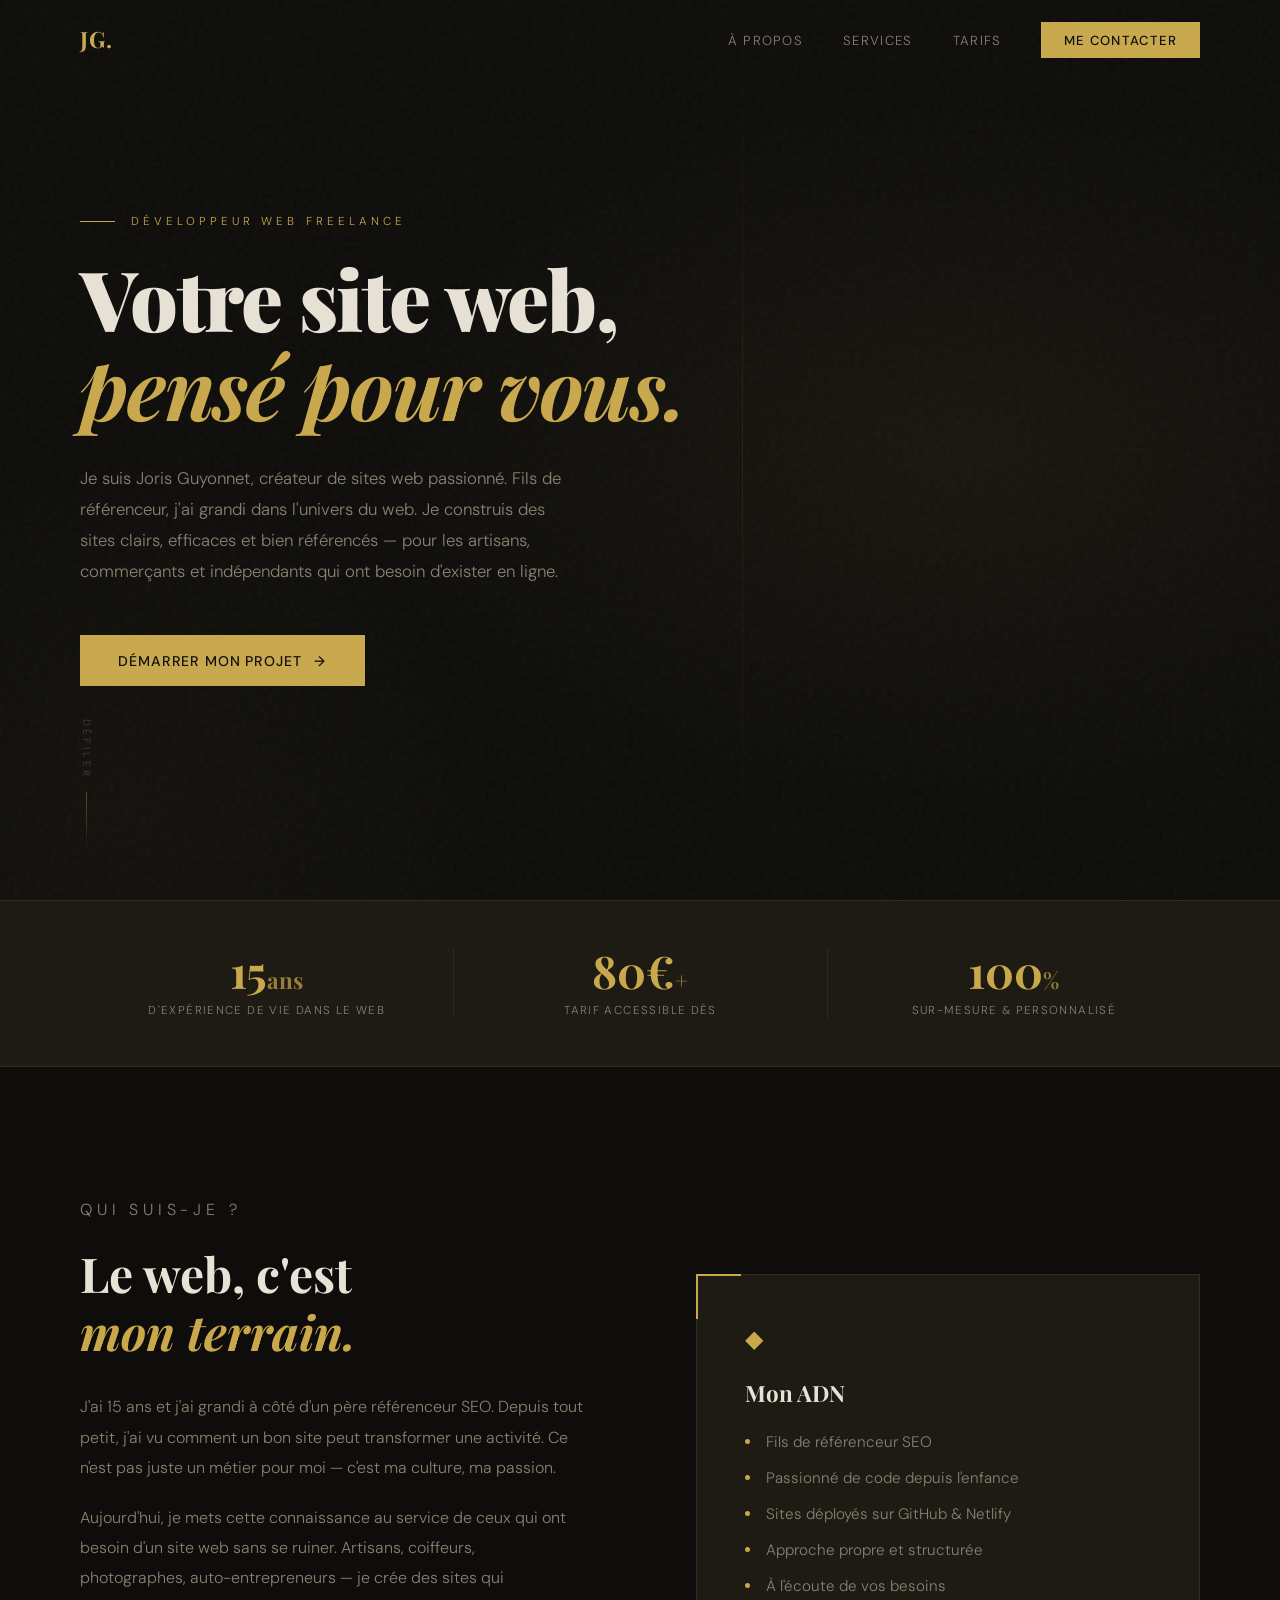
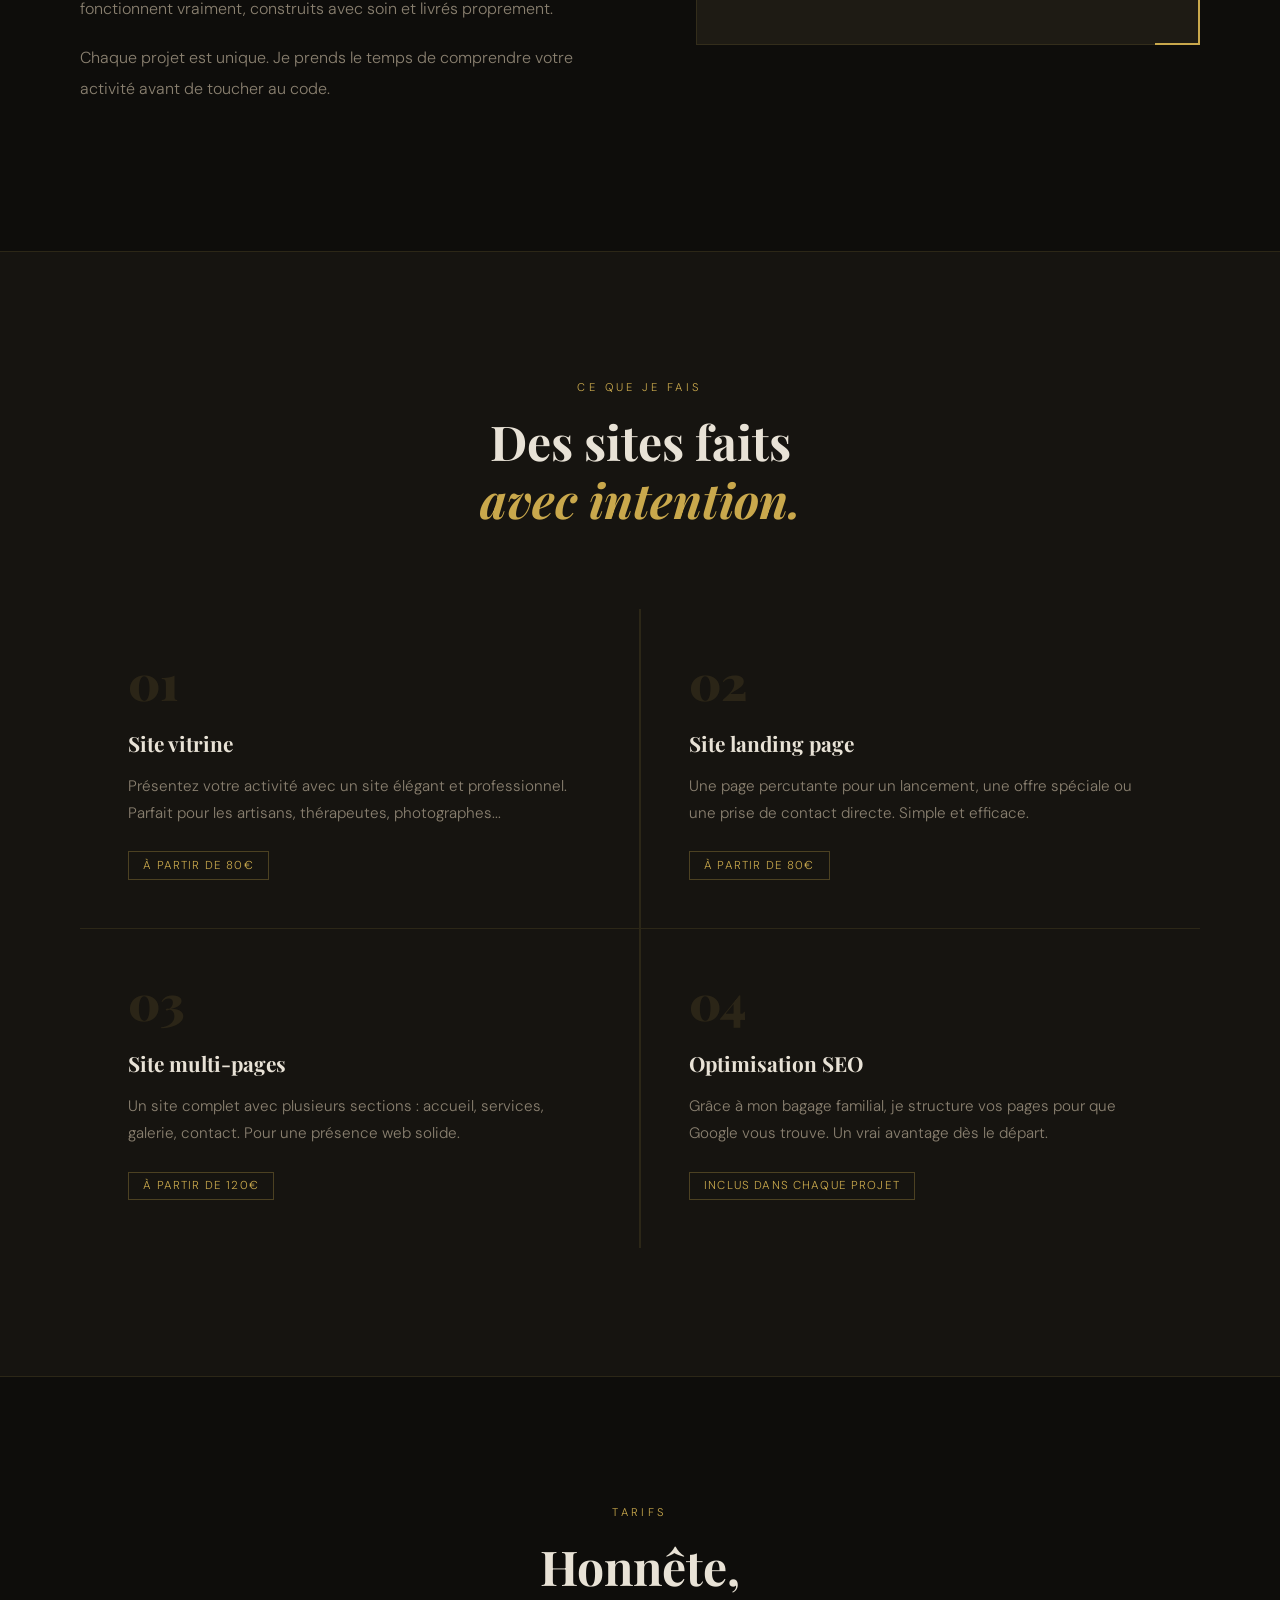
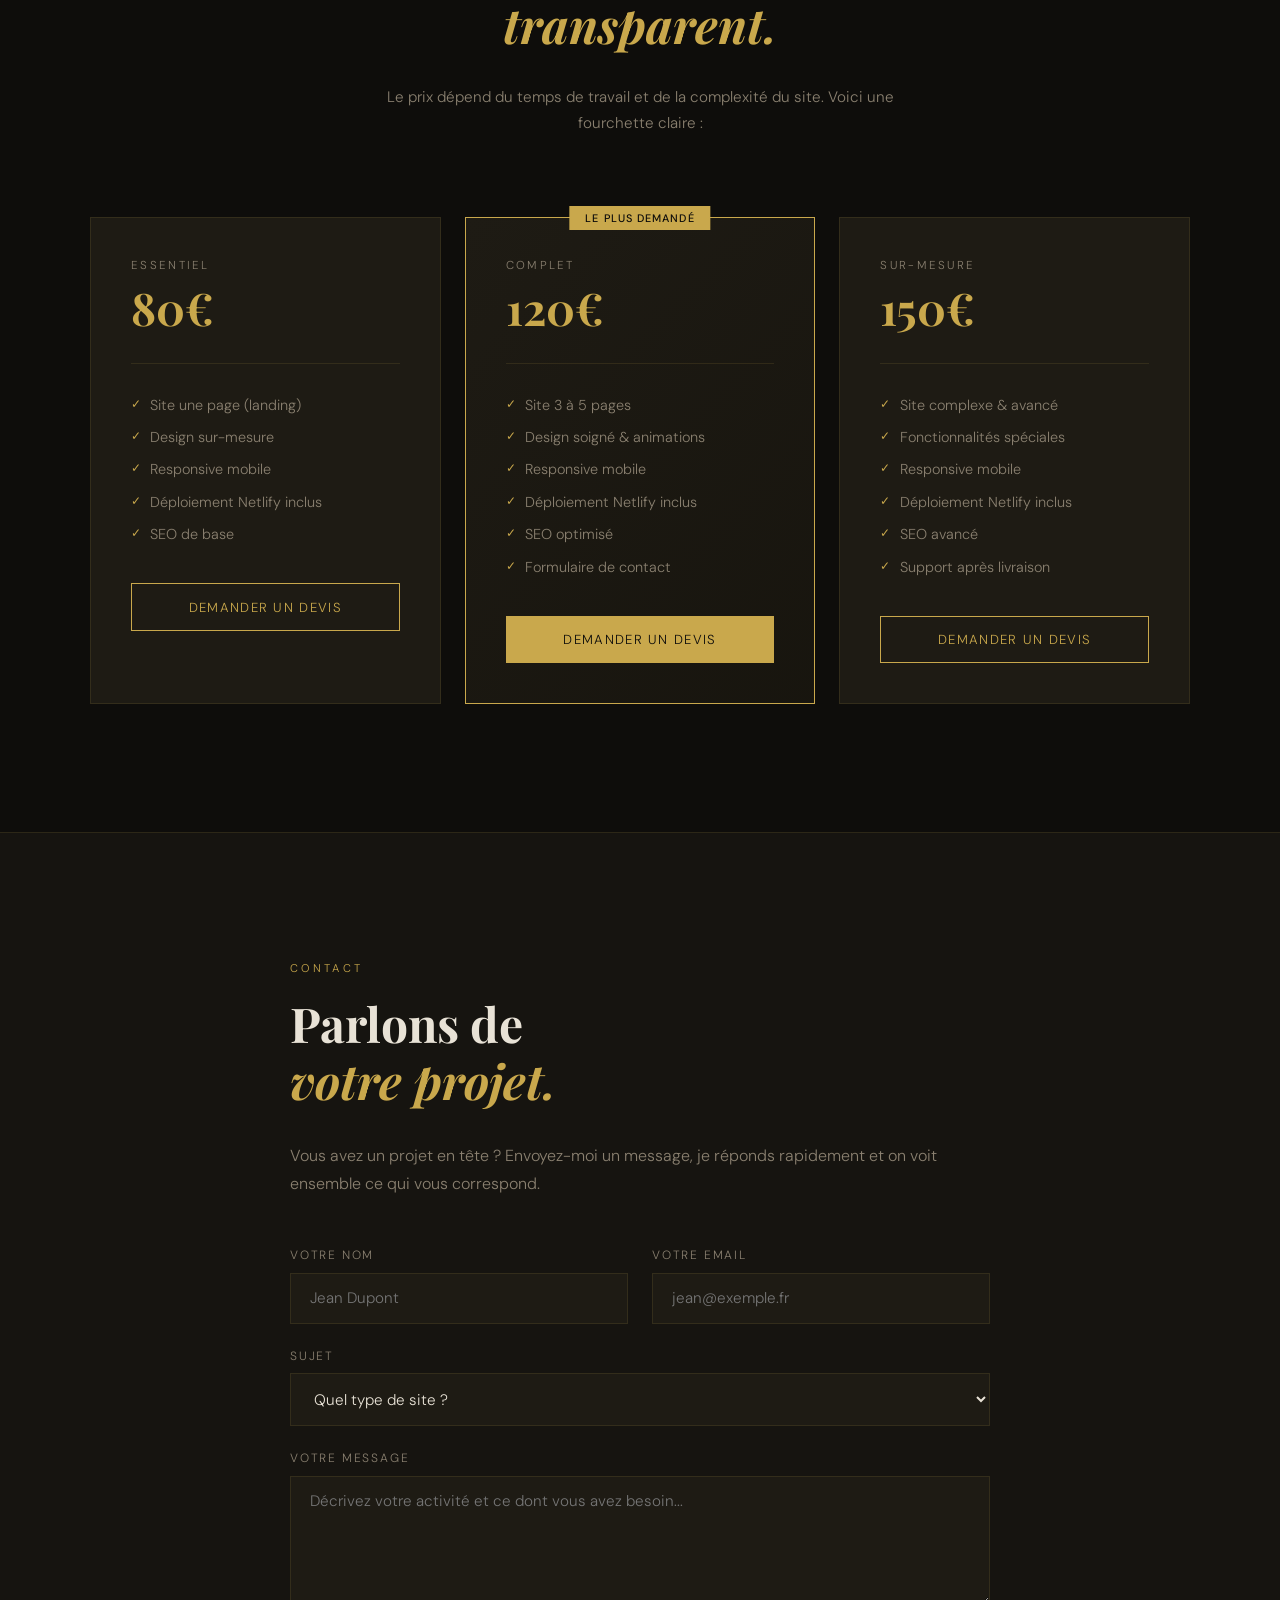
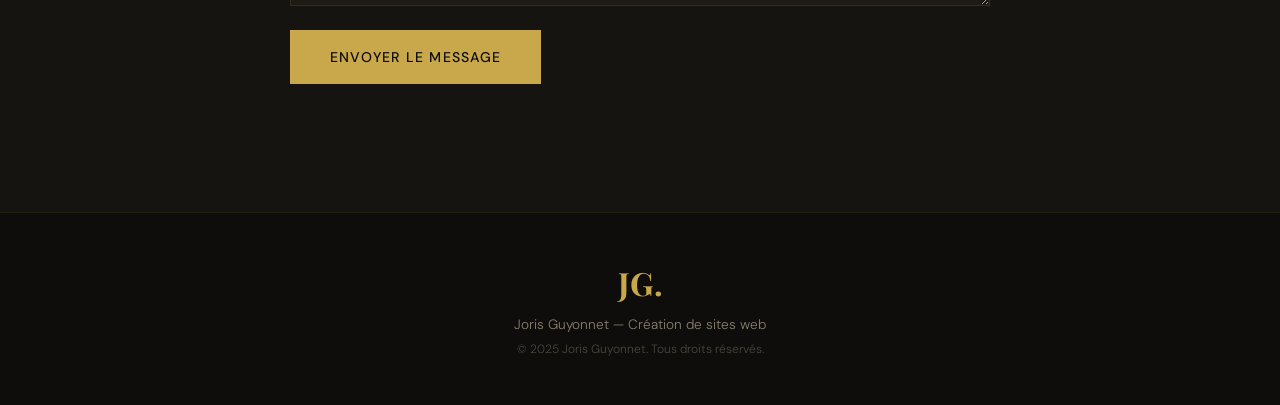
==== index.html @ d87dfc51 "Add files via upload" ====
<!DOCTYPE html>
<html lang="fr">
<head>
  <meta charset="UTF-8" />
  <meta name="viewport" content="width=device-width, initial-scale=1.0"/>
  <meta name="description" content="Joris Guyonnet — Création de sites web sur-mesure à partir de 80€. Fils de référenceur, passionné par le web depuis toujours."/>
  <title>Joris Guyonnet — Création de sites web</title>
  <link rel="preconnect" href="https://fonts.googleapis.com">
  <link href="https://fonts.googleapis.com/css2?family=Playfair+Display:ital,wght@0,700;0,900;1,400&family=DM+Sans:wght@300;400;500&display=swap" rel="stylesheet">
  <link rel="stylesheet" href="css/style.css">
</head>
<body>

  <!-- NAVIGATION -->
  <nav id="navbar">
    <a href="#" class="nav-logo">JG.</a>
    <ul class="nav-links">
      <li><a href="#about">À propos</a></li>
      <li><a href="#services">Services</a></li>
      <li><a href="#tarifs">Tarifs</a></li>
      <li><a href="#contact" class="nav-cta">Me contacter</a></li>
    </ul>
    <button class="burger" id="burger" aria-label="Menu">
      <span></span><span></span><span></span>
    </button>
  </nav>

  <!-- MOBILE MENU -->
  <div class="mobile-menu" id="mobileMenu">
    <ul>
      <li><a href="#about" class="mobile-link">À propos</a></li>
      <li><a href="#services" class="mobile-link">Services</a></li>
      <li><a href="#tarifs" class="mobile-link">Tarifs</a></li>
      <li><a href="#contact" class="mobile-link">Me contacter</a></li>
    </ul>
  </div>

  <!-- HERO -->
  <section class="hero" id="hero">
    <div class="hero-bg"></div>
    <div class="hero-line"></div>
    <div class="hero-content">
      <p class="hero-eyebrow">Développeur web freelance</p>
      <h1 class="hero-title">
        Votre site web,<br>
        <span>pensé pour vous.</span>
      </h1>
      <p class="hero-desc">
        Je suis Joris Guyonnet, créateur de sites web passionné. 
        Fils de référenceur, j'ai grandi dans l'univers du web. 
        Je construis des sites clairs, efficaces et bien référencés — 
        pour les artisans, commerçants et indépendants qui ont besoin 
        d'exister en ligne.
      </p>
      <a href="#contact" class="hero-cta">Démarrer mon projet</a>
    </div>
    <div class="hero-scroll">
      <span>Défiler</span>
      <div class="scroll-line"></div>
    </div>
  </section>

  <!-- STATS STRIP -->
  <div class="stats">
    <div class="stat reveal">
      <div class="stat-number">15<span>ans</span></div>
      <div class="stat-label">D'expérience de vie dans le web</div>
    </div>
    <div class="stat reveal">
      <div class="stat-number">80€<span>+</span></div>
      <div class="stat-label">Tarif accessible dès</div>
    </div>
    <div class="stat reveal">
      <div class="stat-number">100<span>%</span></div>
      <div class="stat-label">Sur-mesure & personnalisé</div>
    </div>
  </div>

  <!-- ABOUT -->
  <section class="about section" id="about">
    <div class="about-text reveal">
      <p class="section-tag">Qui suis-je ?</p>
      <h2 class="section-title">Le web, c'est<br><em>mon terrain.</em></h2>
      <p>
        J'ai 15 ans et j'ai grandi à côté d'un père référenceur SEO. 
        Depuis tout petit, j'ai vu comment un bon site peut transformer 
        une activité. Ce n'est pas juste un métier pour moi — 
        c'est ma culture, ma passion.
      </p>
      <p>
        Aujourd'hui, je mets cette connaissance au service de ceux qui 
        ont besoin d'un site web sans se ruiner. Artisans, coiffeurs, 
        photographes, auto-entrepreneurs — je crée des sites qui fonctionnent 
        vraiment, construits avec soin et livrés proprement.
      </p>
      <p>
        Chaque projet est unique. Je prends le temps de comprendre 
        votre activité avant de toucher au code.
      </p>
    </div>
    <div class="about-visual reveal">
      <div class="about-card">
        <div class="card-icon">&#9670;</div>
        <h3>Mon ADN</h3>
        <ul class="about-list">
          <li><span class="dot"></span>Fils de référenceur SEO</li>
          <li><span class="dot"></span>Passionné de code depuis l'enfance</li>
          <li><span class="dot"></span>Sites déployés sur GitHub & Netlify</li>
          <li><span class="dot"></span>Approche propre et structurée</li>
          <li><span class="dot"></span>À l'écoute de vos besoins</li>
        </ul>
      </div>
    </div>
  </section>

  <!-- SERVICES -->
  <section class="services section" id="services">
    <div class="services-header reveal">
      <p class="section-tag">Ce que je fais</p>
      <h2 class="section-title">Des sites faits<br><em>avec intention.</em></h2>
    </div>
    <div class="services-grid">
      <div class="service-card reveal">
        <div class="service-num">01</div>
        <h3>Site vitrine</h3>
        <p>Présentez votre activité avec un site élégant et professionnel. Parfait pour les artisans, thérapeutes, photographes...</p>
        <div class="service-tag">À partir de 80€</div>
      </div>
      <div class="service-card reveal">
        <div class="service-num">02</div>
        <h3>Site landing page</h3>
        <p>Une page percutante pour un lancement, une offre spéciale ou une prise de contact directe. Simple et efficace.</p>
        <div class="service-tag">À partir de 80€</div>
      </div>
      <div class="service-card reveal">
        <div class="service-num">03</div>
        <h3>Site multi-pages</h3>
        <p>Un site complet avec plusieurs sections : accueil, services, galerie, contact. Pour une présence web solide.</p>
        <div class="service-tag">À partir de 120€</div>
      </div>
      <div class="service-card reveal">
        <div class="service-num">04</div>
        <h3>Optimisation SEO</h3>
        <p>Grâce à mon bagage familial, je structure vos pages pour que Google vous trouve. Un vrai avantage dès le départ.</p>
        <div class="service-tag">Inclus dans chaque projet</div>
      </div>
    </div>
  </section>

  <!-- TARIFS -->
  <section class="tarifs section" id="tarifs">
    <div class="tarifs-header reveal">
      <p class="section-tag">Tarifs</p>
      <h2 class="section-title">Honnête,<br><em>transparent.</em></h2>
      <p class="tarifs-sub">Le prix dépend du temps de travail et de la complexité du site. Voici une fourchette claire :</p>
    </div>
    <div class="tarifs-grid">
      <div class="tarif-card reveal">
        <div class="tarif-header">
          <span class="tarif-label">Essentiel</span>
          <div class="tarif-price">80€</div>
        </div>
        <ul class="tarif-list">
          <li>Site une page (landing)</li>
          <li>Design sur-mesure</li>
          <li>Responsive mobile</li>
          <li>Déploiement Netlify inclus</li>
          <li>SEO de base</li>
        </ul>
        <a href="#contact" class="tarif-btn">Demander un devis</a>
      </div>
      <div class="tarif-card featured reveal">
        <div class="tarif-badge">Le plus demandé</div>
        <div class="tarif-header">
          <span class="tarif-label">Complet</span>
          <div class="tarif-price">120€</div>
        </div>
        <ul class="tarif-list">
          <li>Site 3 à 5 pages</li>
          <li>Design soigné & animations</li>
          <li>Responsive mobile</li>
          <li>Déploiement Netlify inclus</li>
          <li>SEO optimisé</li>
          <li>Formulaire de contact</li>
        </ul>
        <a href="#contact" class="tarif-btn">Demander un devis</a>
      </div>
      <div class="tarif-card reveal">
        <div class="tarif-header">
          <span class="tarif-label">Sur-mesure</span>
          <div class="tarif-price">150€</div>
        </div>
        <ul class="tarif-list">
          <li>Site complexe & avancé</li>
          <li>Fonctionnalités spéciales</li>
          <li>Responsive mobile</li>
          <li>Déploiement Netlify inclus</li>
          <li>SEO avancé</li>
          <li>Support après livraison</li>
        </ul>
        <a href="#contact" class="tarif-btn">Demander un devis</a>
      </div>
    </div>
  </section>

  <!-- CONTACT -->
  <section class="contact section" id="contact">
    <div class="contact-inner reveal">
      <p class="section-tag">Contact</p>
      <h2 class="section-title">Parlons de<br><em>votre projet.</em></h2>
      <p class="contact-desc">
        Vous avez un projet en tête ? Envoyez-moi un message, 
        je réponds rapidement et on voit ensemble ce qui vous correspond.
      </p>
      <form class="contact-form" id="contactForm">
        <div class="form-row">
          <div class="form-group">
            <label for="name">Votre nom</label>
            <input type="text" id="name" placeholder="Jean Dupont" required />
          </div>
          <div class="form-group">
            <label for="email">Votre email</label>
            <input type="email" id="email" placeholder="jean@exemple.fr" required />
          </div>
        </div>
        <div class="form-group">
          <label for="subject">Sujet</label>
          <select id="subject">
            <option value="">Quel type de site ?</option>
            <option value="vitrine">Site vitrine</option>
            <option value="landing">Landing page</option>
            <option value="multi">Site multi-pages</option>
            <option value="autre">Autre / Je ne sais pas encore</option>
          </select>
        </div>
        <div class="form-group">
          <label for="message">Votre message</label>
          <textarea id="message" rows="5" placeholder="Décrivez votre activité et ce dont vous avez besoin..."></textarea>
        </div>
        <button type="submit" class="form-submit">Envoyer le message</button>
      </form>
    </div>
  </section>

  <!-- FOOTER -->
  <footer class="footer">
    <div class="footer-inner">
      <div class="footer-logo">JG.</div>
      <p class="footer-text">Joris Guyonnet — Création de sites web</p>
      <p class="footer-copy">&copy; 2025 Joris Guyonnet. Tous droits réservés.</p>
    </div>
  </footer>

  <script src="js/main.js"></script>
</body>
</html>
---- css/style.css ----
/* ============================================
   JORIS GUYONNET — SITE VITRINE
   style.css
   ============================================ */

*, *::before, *::after { box-sizing: border-box; margin: 0; padding: 0; }

:root {
  --gold: #c9a84c;
  --gold-light: #e8c97a;
  --dark: #0e0d0b;
  --dark2: #161410;
  --dark3: #1e1b14;
  --text: #e8e2d6;
  --muted: #8a8070;
  --border: rgba(201, 168, 76, 0.12);
}

html { scroll-behavior: smooth; }

body {
  background: var(--dark);
  color: var(--text);
  font-family: 'DM Sans', sans-serif;
  font-weight: 300;
  overflow-x: hidden;
}

/* GRAIN OVERLAY */
body::after {
  content: '';
  position: fixed;
  inset: 0;
  background-image: url("data:image/svg+xml,%3Csvg viewBox='0 0 200 200' xmlns='http://www.w3.org/2000/svg'%3E%3Cfilter id='n'%3E%3CfeTurbulence type='fractalNoise' baseFrequency='0.85' numOctaves='4' stitchTiles='stitch'/%3E%3C/filter%3E%3Crect width='100%25' height='100%25' filter='url(%23n)' opacity='0.035'/%3E%3C/svg%3E");
  pointer-events: none;
  z-index: 9999;
}

/* ============ NAVIGATION ============ */

nav {
  position: fixed;
  top: 0; left: 0; right: 0;
  z-index: 100;
  display: flex;
  justify-content: space-between;
  align-items: center;
  padding: 1.5rem 5rem;
  transition: background 0.4s, padding 0.4s;
}

nav.scrolled {
  background: rgba(14, 13, 11, 0.97);
  backdrop-filter: blur(10px);
  padding: 1rem 5rem;
  border-bottom: 1px solid var(--border);
}

.nav-logo {
  font-family: 'Playfair Display', serif;
  font-size: 1.4rem;
  font-weight: 700;
  color: var(--gold);
  text-decoration: none;
  letter-spacing: 0.05em;
}

.nav-links {
  display: flex;
  align-items: center;
  gap: 2.5rem;
  list-style: none;
}

.nav-links a {
  color: var(--muted);
  text-decoration: none;
  font-size: 0.82rem;
  letter-spacing: 0.1em;
  text-transform: uppercase;
  transition: color 0.3s;
}

.nav-links a:hover { color: var(--text); }

.nav-cta {
  background: var(--gold) !important;
  color: var(--dark) !important;
  padding: 0.6rem 1.4rem !important;
  font-weight: 500 !important;
  transition: background 0.3s, transform 0.3s !important;
}

.nav-cta:hover {
  background: var(--gold-light) !important;
  transform: translateY(-1px);
}

.burger {
  display: none;
  flex-direction: column;
  gap: 5px;
  background: none;
  border: none;
  cursor: pointer;
  padding: 4px;
}

.burger span {
  display: block;
  width: 24px;
  height: 1.5px;
  background: var(--text);
  transition: all 0.3s;
}

/* MOBILE MENU */
.mobile-menu {
  position: fixed;
  top: 0; right: -100%;
  width: 280px; height: 100vh;
  background: var(--dark3);
  border-left: 1px solid var(--border);
  z-index: 200;
  display: flex;
  align-items: center;
  justify-content: center;
  transition: right 0.4s cubic-bezier(0.77, 0, 0.175, 1);
}

.mobile-menu.open { right: 0; }

.mobile-menu ul {
  list-style: none;
  text-align: center;
  display: flex;
  flex-direction: column;
  gap: 2rem;
}

.mobile-menu a {
  font-family: 'Playfair Display', serif;
  font-size: 1.6rem;
  color: var(--text);
  text-decoration: none;
  transition: color 0.3s;
}

.mobile-menu a:hover { color: var(--gold); }

/* ============ HERO ============ */

.hero {
  min-height: 100vh;
  display: flex;
  align-items: center;
  padding: 0 5rem;
  position: relative;
  overflow: hidden;
}

.hero-bg {
  position: absolute;
  inset: 0;
  background:
    radial-gradient(ellipse 70% 60% at 75% 50%, rgba(201,168,76,0.06) 0%, transparent 65%),
    radial-gradient(ellipse 50% 70% at 10% 90%, rgba(201,168,76,0.03) 0%, transparent 55%);
}

.hero-line {
  position: absolute;
  top: 0; bottom: 0;
  left: 58%;
  width: 1px;
  background: linear-gradient(to bottom, transparent 0%, var(--gold) 50%, transparent 100%);
  opacity: 0.1;
}

.hero-content {
  position: relative;
  max-width: 680px;
  animation: fadeUp 1s ease 0.2s both;
}

.hero-eyebrow {
  font-size: 0.72rem;
  letter-spacing: 0.35em;
  text-transform: uppercase;
  color: var(--gold);
  margin-bottom: 1.5rem;
  display: flex;
  align-items: center;
  gap: 1rem;
}

.hero-eyebrow::before {
  content: '';
  width: 35px;
  height: 1px;
  background: var(--gold);
  flex-shrink: 0;
}

.hero-title {
  font-family: 'Playfair Display', serif;
  font-size: clamp(2.8rem, 6.5vw, 5.2rem);
  font-weight: 900;
  line-height: 1.07;
  letter-spacing: -0.02em;
  margin-bottom: 2rem;
}

.hero-title span {
  display: block;
  color: var(--gold);
  font-style: italic;
  font-weight: 700;
}

.hero-desc {
  font-size: 1.05rem;
  color: var(--muted);
  line-height: 1.85;
  max-width: 500px;
  margin-bottom: 3rem;
}

.hero-cta {
  display: inline-flex;
  align-items: center;
  gap: 0.8rem;
  background: var(--gold);
  color: var(--dark);
  padding: 1.05rem 2.4rem;
  font-family: 'DM Sans', sans-serif;
  font-weight: 500;
  font-size: 0.88rem;
  letter-spacing: 0.06em;
  text-transform: uppercase;
  text-decoration: none;
  transition: all 0.3s;
}

.hero-cta::after { content: '→'; transition: transform 0.3s; }

.hero-cta:hover {
  background: var(--gold-light);
  transform: translateY(-3px);
  box-shadow: 0 15px 40px rgba(201,168,76,0.2);
}

.hero-cta:hover::after { transform: translateX(5px); }

.hero-scroll {
  position: absolute;
  bottom: 3rem;
  left: 5rem;
  display: flex;
  flex-direction: column;
  align-items: center;
  gap: 0.8rem;
  opacity: 0.4;
}

.hero-scroll span {
  font-size: 0.65rem;
  letter-spacing: 0.3em;
  text-transform: uppercase;
  color: var(--muted);
  writing-mode: vertical-rl;
}

.scroll-line {
  width: 1px;
  height: 60px;
  background: linear-gradient(to bottom, var(--gold), transparent);
  animation: scrollPulse 2s ease infinite;
}

@keyframes scrollPulse {
  0%, 100% { opacity: 0.3; transform: scaleY(1); }
  50% { opacity: 1; transform: scaleY(0.7); }
}

/* ============ STATS ============ */

.stats {
  background: var(--dark3);
  border-top: 1px solid var(--border);
  border-bottom: 1px solid var(--border);
  padding: 3rem 5rem;
  display: grid;
  grid-template-columns: repeat(3, 1fr);
}

.stat {
  text-align: center;
  padding: 0 2rem;
}

.stat + .stat {
  border-left: 1px solid var(--border);
}

.stat-number {
  font-family: 'Playfair Display', serif;
  font-size: 2.8rem;
  font-weight: 700;
  color: var(--gold);
  line-height: 1;
}

.stat-number span {
  font-size: 1.4rem;
  opacity: 0.7;
}

.stat-label {
  font-size: 0.72rem;
  letter-spacing: 0.12em;
  text-transform: uppercase;
  color: var(--muted);
  margin-top: 0.6rem;
}

/* ============ SECTION COMMUNE ============ */

.section { padding: 8rem 5rem; }

.section-tag {
  font-size: 0.7rem;
  letter-spacing: 0.3em;
  text-transform: uppercase;
  color: var(--gold);
  margin-bottom: 1.2rem;
}

.section-title {
  font-family: 'Playfair Display', serif;
  font-size: clamp(2rem, 4vw, 3rem);
  font-weight: 700;
  line-height: 1.2;
  margin-bottom: 2rem;
}

.section-title em {
  font-style: italic;
  color: var(--gold);
}

/* ============ ABOUT ============ */

.about {
  display: grid;
  grid-template-columns: 1fr 1fr;
  gap: 7rem;
  align-items: center;
}

.about-text p {
  font-size: 1rem;
  color: var(--muted);
  line-height: 1.9;
  margin-bottom: 1.2rem;
}

.about-card {
  background: var(--dark3);
  border: 1px solid var(--border);
  padding: 3rem;
  position: relative;
}

.about-card::before {
  content: '';
  position: absolute;
  top: -1px; left: -1px;
  width: 45px; height: 45px;
  border-top: 2px solid var(--gold);
  border-left: 2px solid var(--gold);
}

.about-card::after {
  content: '';
  position: absolute;
  bottom: -1px; right: -1px;
  width: 45px; height: 45px;
  border-bottom: 2px solid var(--gold);
  border-right: 2px solid var(--gold);
}

.card-icon {
  font-size: 1.5rem;
  color: var(--gold);
  margin-bottom: 1.5rem;
}

.about-card h3 {
  font-family: 'Playfair Display', serif;
  font-size: 1.4rem;
  margin-bottom: 1.5rem;
}

.about-list {
  list-style: none;
  display: flex;
  flex-direction: column;
  gap: 1rem;
}

.about-list li {
  display: flex;
  align-items: center;
  gap: 1rem;
  font-size: 0.95rem;
  color: var(--muted);
}

.dot {
  width: 5px;
  height: 5px;
  background: var(--gold);
  border-radius: 50%;
  flex-shrink: 0;
}

/* ============ SERVICES ============ */

.services {
  background: var(--dark2);
  border-top: 1px solid var(--border);
  border-bottom: 1px solid var(--border);
}

.services-header {
  text-align: center;
  max-width: 500px;
  margin: 0 auto 5rem;
}

.services-grid {
  display: grid;
  grid-template-columns: repeat(2, 1fr);
  gap: 1.5px;
  background: var(--border);
}

.service-card {
  background: var(--dark2);
  padding: 3rem;
  transition: background 0.3s;
}

.service-card:hover { background: var(--dark3); }

.service-num {
  font-family: 'Playfair Display', serif;
  font-size: 3rem;
  font-weight: 900;
  color: var(--border);
  line-height: 1;
  margin-bottom: 1.5rem;
  transition: color 0.3s;
}

.service-card:hover .service-num { color: rgba(201,168,76,0.2); }

.service-card h3 {
  font-family: 'Playfair Display', serif;
  font-size: 1.3rem;
  margin-bottom: 1rem;
}

.service-card p {
  font-size: 0.95rem;
  color: var(--muted);
  line-height: 1.8;
  margin-bottom: 1.5rem;
}

.service-tag {
  font-size: 0.72rem;
  letter-spacing: 0.1em;
  text-transform: uppercase;
  color: var(--gold);
  border: 1px solid rgba(201,168,76,0.3);
  display: inline-block;
  padding: 0.35rem 0.9rem;
}

/* ============ TARIFS ============ */

.tarifs-header {
  text-align: center;
  max-width: 560px;
  margin: 0 auto 5rem;
}

.tarifs-sub {
  font-size: 0.95rem;
  color: var(--muted);
  line-height: 1.7;
}

.tarifs-grid {
  display: grid;
  grid-template-columns: repeat(3, 1fr);
  gap: 1.5rem;
  max-width: 1100px;
  margin: 0 auto;
}

.tarif-card {
  background: var(--dark3);
  border: 1px solid var(--border);
  padding: 2.5rem;
  position: relative;
  transition: transform 0.3s, border-color 0.3s;
}

.tarif-card:hover {
  transform: translateY(-6px);
  border-color: rgba(201,168,76,0.3);
}

.tarif-card.featured {
  border-color: var(--gold);
  background: linear-gradient(135deg, var(--dark3) 0%, rgba(201,168,76,0.05) 100%);
}

.tarif-badge {
  position: absolute;
  top: -12px;
  left: 50%;
  transform: translateX(-50%);
  background: var(--gold);
  color: var(--dark);
  font-size: 0.68rem;
  font-weight: 500;
  letter-spacing: 0.1em;
  text-transform: uppercase;
  padding: 0.3rem 1rem;
  white-space: nowrap;
}

.tarif-header {
  margin-bottom: 2rem;
  padding-bottom: 2rem;
  border-bottom: 1px solid var(--border);
}

.tarif-label {
  font-size: 0.72rem;
  letter-spacing: 0.2em;
  text-transform: uppercase;
  color: var(--muted);
  display: block;
  margin-bottom: 0.8rem;
}

.tarif-price {
  font-family: 'Playfair Display', serif;
  font-size: 2.8rem;
  font-weight: 700;
  color: var(--gold);
  line-height: 1;
}

.tarif-list {
  list-style: none;
  display: flex;
  flex-direction: column;
  gap: 0.9rem;
  margin-bottom: 2.5rem;
}

.tarif-list li {
  font-size: 0.9rem;
  color: var(--muted);
  padding-left: 1.2rem;
  position: relative;
}

.tarif-list li::before {
  content: '✓';
  position: absolute;
  left: 0;
  color: var(--gold);
  font-size: 0.75rem;
}

.tarif-btn {
  display: block;
  text-align: center;
  padding: 0.9rem;
  border: 1px solid var(--gold);
  color: var(--gold);
  text-decoration: none;
  font-size: 0.82rem;
  letter-spacing: 0.1em;
  text-transform: uppercase;
  transition: all 0.3s;
}

.tarif-btn:hover,
.tarif-card.featured .tarif-btn {
  background: var(--gold);
  color: var(--dark);
}

/* ============ CONTACT ============ */

.contact {
  background: var(--dark2);
  border-top: 1px solid var(--border);
}

.contact-inner {
  max-width: 700px;
  margin: 0 auto;
}

.contact-desc {
  font-size: 1rem;
  color: var(--muted);
  line-height: 1.8;
  margin-bottom: 3rem;
}

.contact-form {
  display: flex;
  flex-direction: column;
  gap: 1.5rem;
}

.form-row {
  display: grid;
  grid-template-columns: 1fr 1fr;
  gap: 1.5rem;
}

.form-group {
  display: flex;
  flex-direction: column;
  gap: 0.6rem;
}

.form-group label {
  font-size: 0.75rem;
  letter-spacing: 0.15em;
  text-transform: uppercase;
  color: var(--muted);
}

.form-group input,
.form-group select,
.form-group textarea {
  background: var(--dark3);
  border: 1px solid var(--border);
  color: var(--text);
  padding: 0.9rem 1.2rem;
  font-family: 'DM Sans', sans-serif;
  font-size: 0.95rem;
  font-weight: 300;
  transition: border-color 0.3s;
  outline: none;
  resize: vertical;
}

.form-group input:focus,
.form-group select:focus,
.form-group textarea:focus {
  border-color: var(--gold);
}

.form-group select option { background: var(--dark3); }

.form-submit {
  background: var(--gold);
  color: var(--dark);
  border: none;
  padding: 1.1rem 2.5rem;
  font-family: 'DM Sans', sans-serif;
  font-size: 0.88rem;
  font-weight: 500;
  letter-spacing: 0.08em;
  text-transform: uppercase;
  cursor: pointer;
  align-self: flex-start;
  transition: all 0.3s;
}

.form-submit:hover {
  background: var(--gold-light);
  transform: translateY(-2px);
  box-shadow: 0 10px 30px rgba(201,168,76,0.2);
}

/* ============ FOOTER ============ */

.footer {
  padding: 3rem 5rem;
  border-top: 1px solid var(--border);
  text-align: center;
}

.footer-logo {
  font-family: 'Playfair Display', serif;
  font-size: 2rem;
  font-weight: 700;
  color: var(--gold);
  margin-bottom: 0.8rem;
}

.footer-text {
  font-size: 0.85rem;
  color: var(--muted);
  margin-bottom: 0.5rem;
}

.footer-copy {
  font-size: 0.75rem;
  color: rgba(138,128,112,0.5);
}

/* ============ ANIMATIONS ============ */

@keyframes fadeUp {
  from { opacity: 0; transform: translateY(28px); }
  to { opacity: 1; transform: translateY(0); }
}

.reveal {
  opacity: 0;
  transform: translateY(24px);
  transition: opacity 0.7s ease, transform 0.7s ease;
}

.reveal.visible {
  opacity: 1;
  transform: translateY(0);
}

/* ============ RESPONSIVE ============ */

@media (max-width: 1024px) {
  nav, .hero, .stats, .section, .footer {
    padding-left: 3rem;
    padding-right: 3rem;
  }

  nav.scrolled { padding-left: 3rem; padding-right: 3rem; }

  .about { grid-template-columns: 1fr; gap: 4rem; }
  .tarifs-grid { grid-template-columns: 1fr; max-width: 400px; }
}

@media (max-width: 768px) {
  nav { padding: 1.2rem 1.5rem; }
  nav.scrolled { padding: 0.9rem 1.5rem; }

  .nav-links { display: none; }
  .burger { display: flex; }

  .hero { padding: 0 1.5rem; }
  .hero-scroll { left: 1.5rem; }
  .stats { padding: 2rem 1.5rem; grid-template-columns: 1fr; gap: 2rem; }
  .stat + .stat { border-left: none; border-top: 1px solid var(--border); padding-top: 2rem; }

  .section { padding: 5rem 1.5rem; }
  .footer { padding: 2rem 1.5rem; }

  .services-grid { grid-template-columns: 1fr; }
  .form-row { grid-template-columns: 1fr; }
}
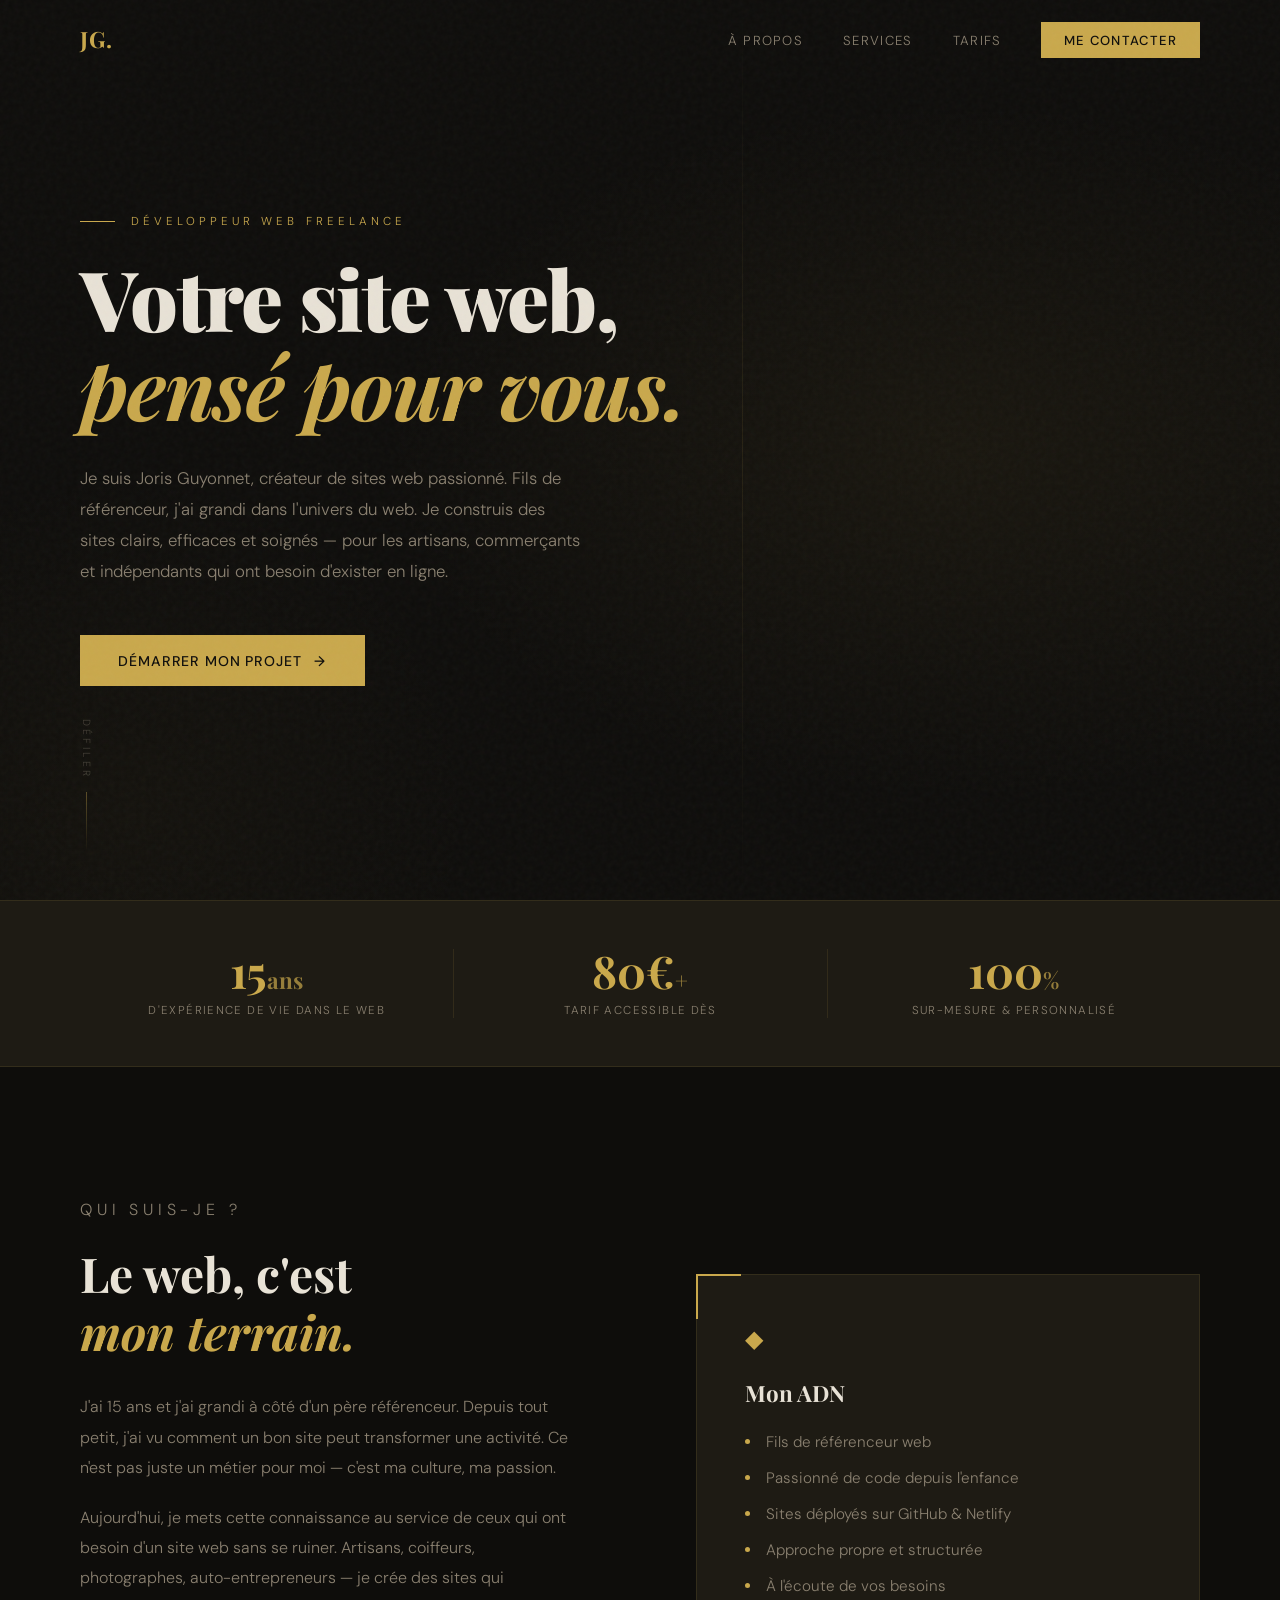
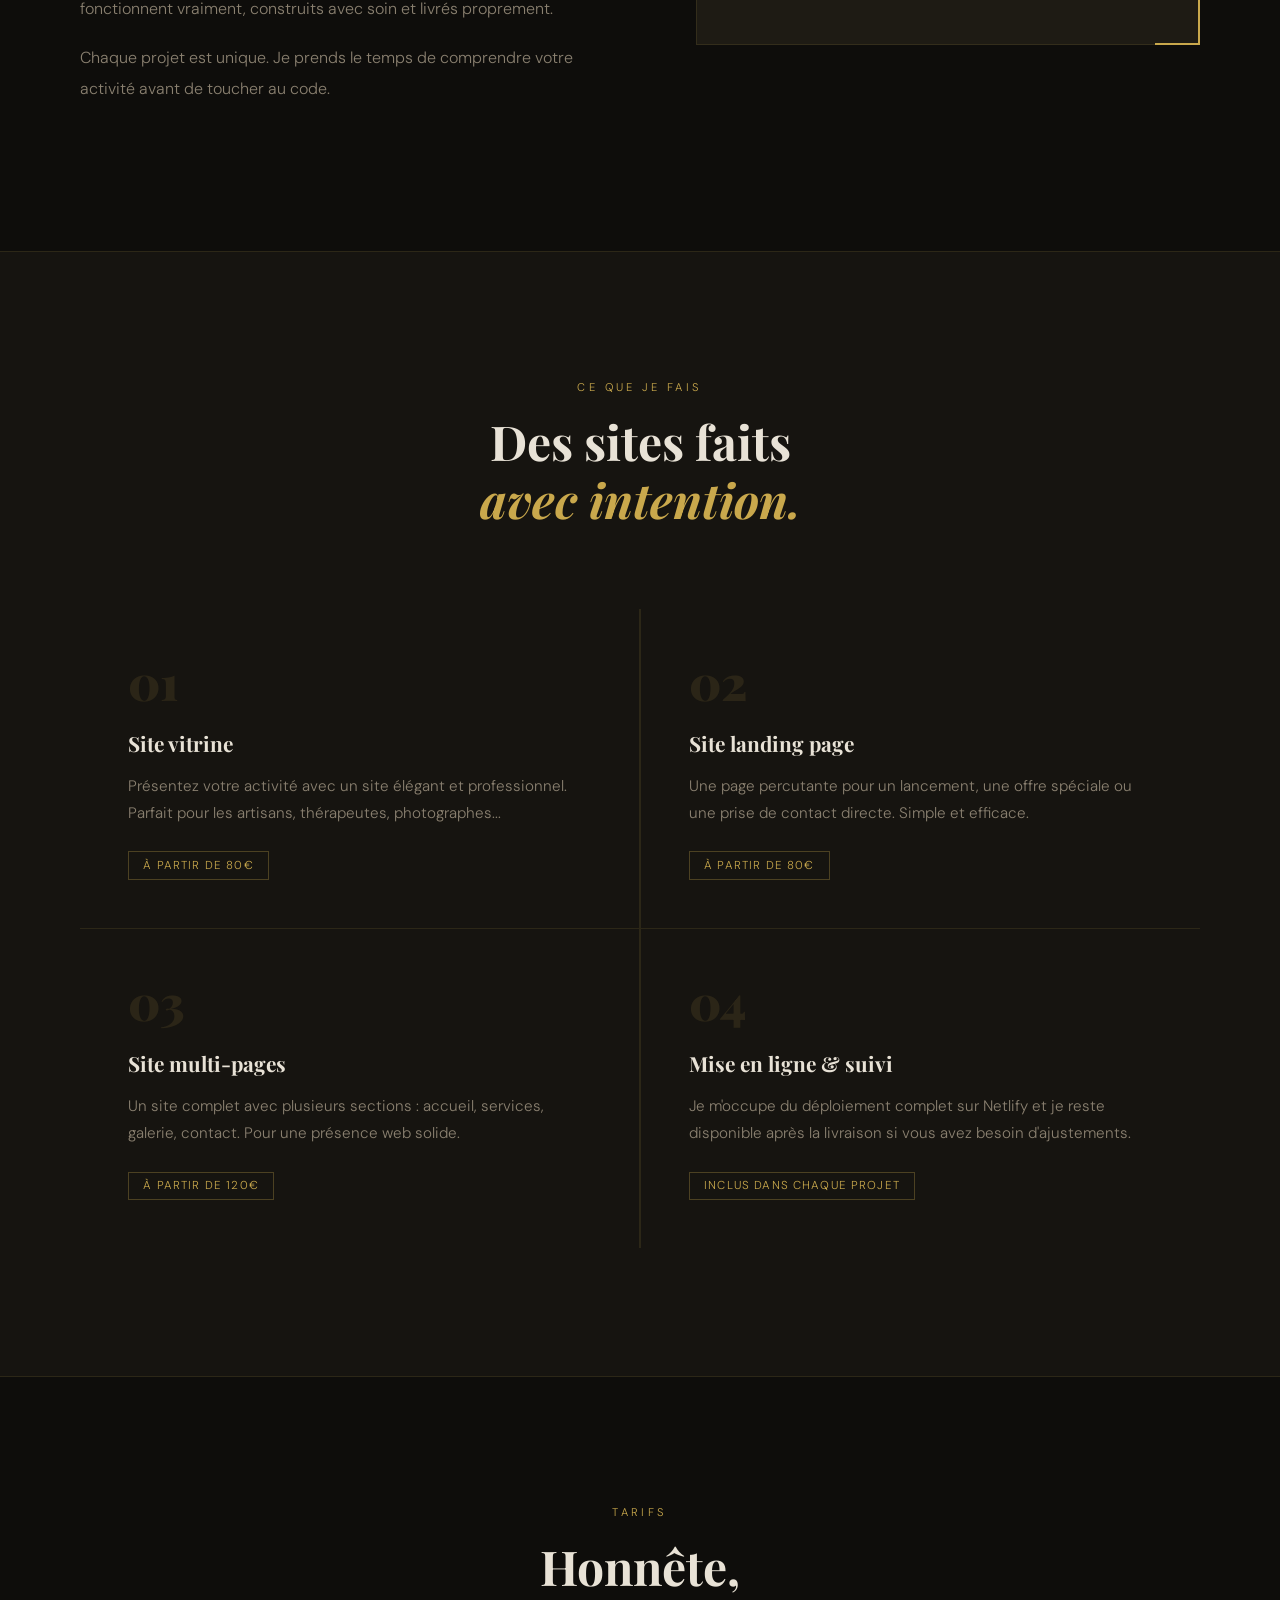
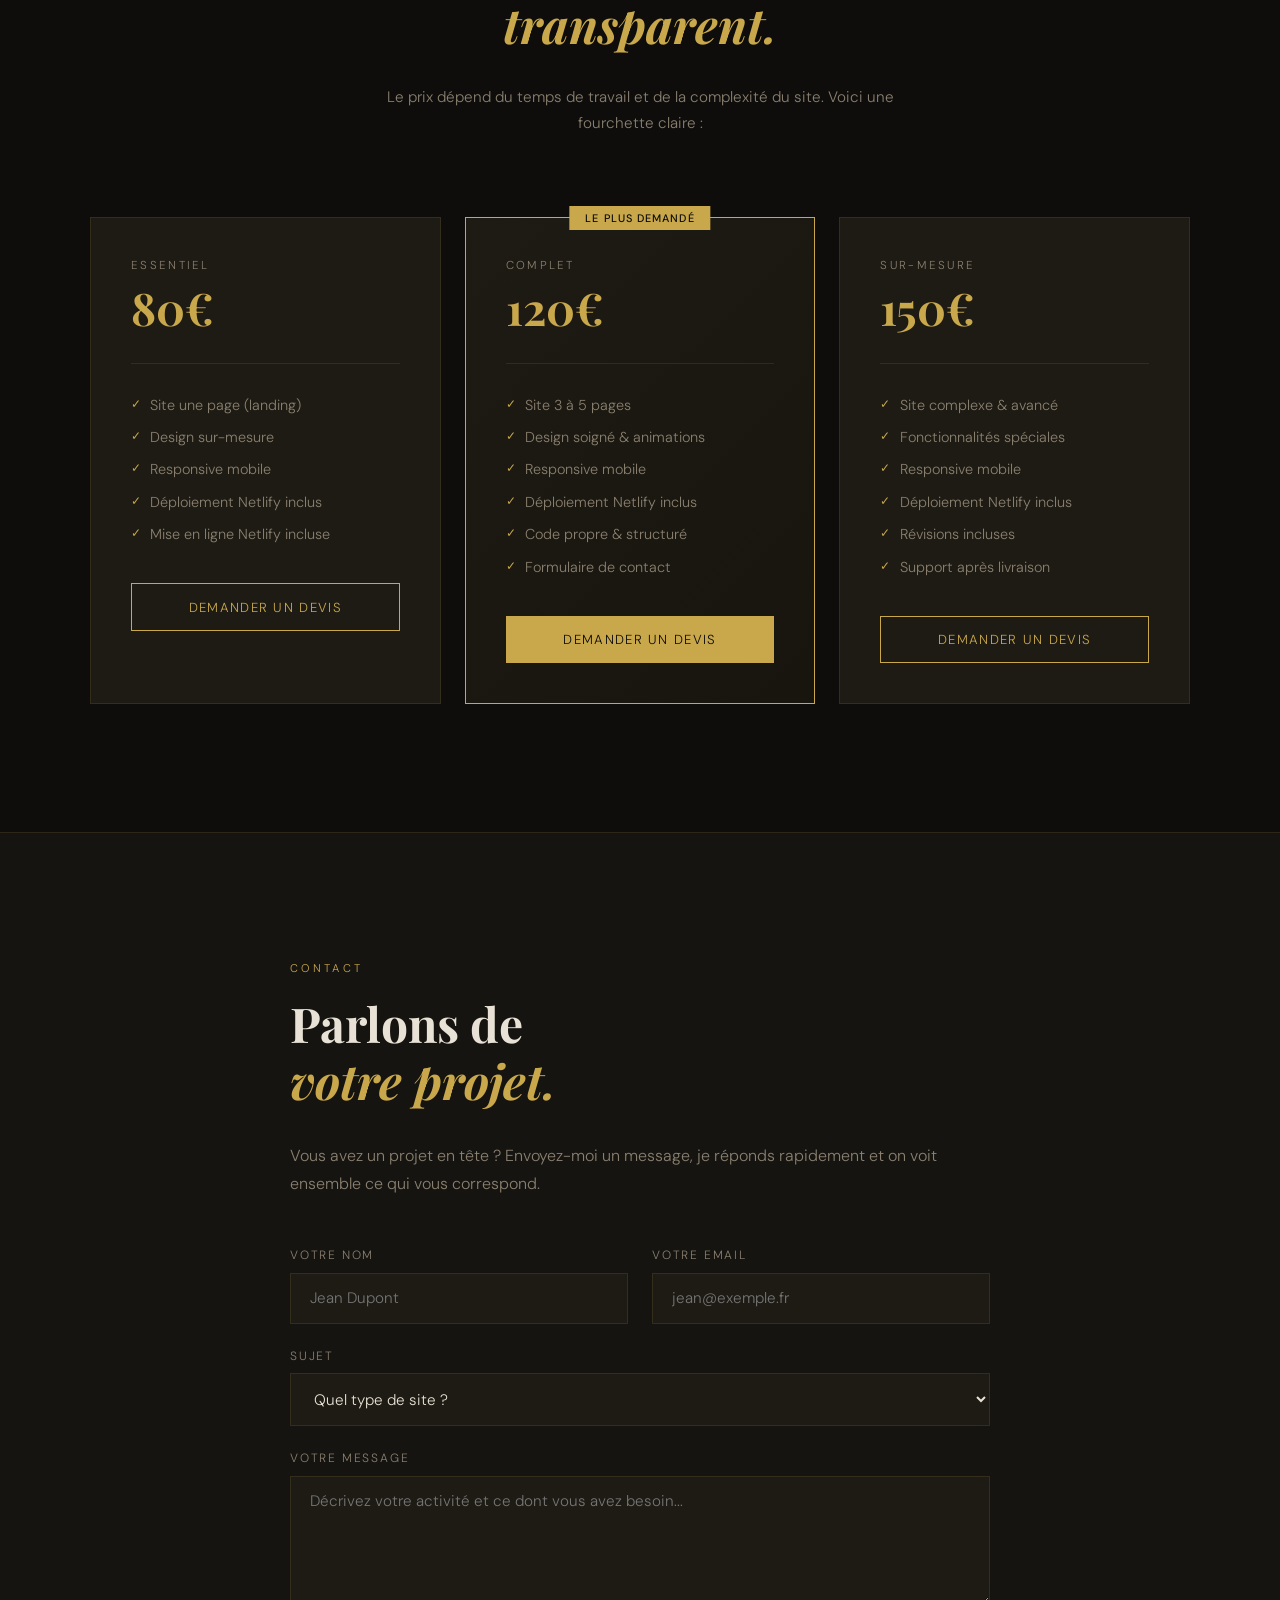
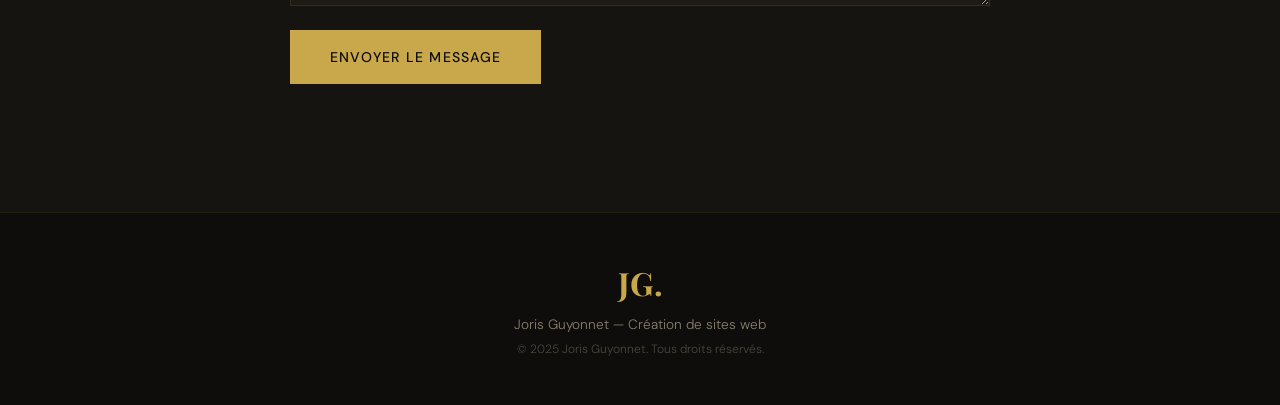
==== commit 01afb52a: "Add files via upload" ====
--- a/index.html
+++ b/index.html
@@ -48,7 +48,7 @@
       <p class="hero-desc">
         Je suis Joris Guyonnet, créateur de sites web passionné. 
         Fils de référenceur, j'ai grandi dans l'univers du web. 
-        Je construis des sites clairs, efficaces et bien référencés — 
+        Je construis des sites clairs, efficaces et soignés — 
         pour les artisans, commerçants et indépendants qui ont besoin 
         d'exister en ligne.
       </p>
@@ -82,7 +82,7 @@
       <p class="section-tag">Qui suis-je ?</p>
       <h2 class="section-title">Le web, c'est<br><em>mon terrain.</em></h2>
       <p>
-        J'ai 15 ans et j'ai grandi à côté d'un père référenceur SEO. 
+        J'ai 15 ans et j'ai grandi à côté d'un père référenceur. 
         Depuis tout petit, j'ai vu comment un bon site peut transformer 
         une activité. Ce n'est pas juste un métier pour moi — 
         c'est ma culture, ma passion.
@@ -103,7 +103,7 @@
         <div class="card-icon">&#9670;</div>
         <h3>Mon ADN</h3>
         <ul class="about-list">
-          <li><span class="dot"></span>Fils de référenceur SEO</li>
+          <li><span class="dot"></span>Fils de référenceur web</li>
           <li><span class="dot"></span>Passionné de code depuis l'enfance</li>
           <li><span class="dot"></span>Sites déployés sur GitHub & Netlify</li>
           <li><span class="dot"></span>Approche propre et structurée</li>
@@ -140,8 +140,8 @@
       </div>
       <div class="service-card reveal">
         <div class="service-num">04</div>
-        <h3>Optimisation SEO</h3>
-        <p>Grâce à mon bagage familial, je structure vos pages pour que Google vous trouve. Un vrai avantage dès le départ.</p>
+        <h3>Mise en ligne & suivi</h3>
+        <p>Je m'occupe du déploiement complet sur Netlify et je reste disponible après la livraison si vous avez besoin d'ajustements.</p>
         <div class="service-tag">Inclus dans chaque projet</div>
       </div>
     </div>
@@ -165,7 +165,7 @@
           <li>Design sur-mesure</li>
           <li>Responsive mobile</li>
           <li>Déploiement Netlify inclus</li>
-          <li>SEO de base</li>
+          <li>Mise en ligne Netlify incluse</li>
         </ul>
         <a href="#contact" class="tarif-btn">Demander un devis</a>
       </div>
@@ -180,7 +180,7 @@
           <li>Design soigné & animations</li>
           <li>Responsive mobile</li>
           <li>Déploiement Netlify inclus</li>
-          <li>SEO optimisé</li>
+          <li>Code propre & structuré</li>
           <li>Formulaire de contact</li>
         </ul>
         <a href="#contact" class="tarif-btn">Demander un devis</a>
@@ -195,7 +195,7 @@
           <li>Fonctionnalités spéciales</li>
           <li>Responsive mobile</li>
           <li>Déploiement Netlify inclus</li>
-          <li>SEO avancé</li>
+          <li>Révisions incluses</li>
           <li>Support après livraison</li>
         </ul>
         <a href="#contact" class="tarif-btn">Demander un devis</a>
@@ -212,7 +212,9 @@
         Vous avez un projet en tête ? Envoyez-moi un message, 
         je réponds rapidement et on voit ensemble ce qui vous correspond.
       </p>
-      <form class="contact-form" id="contactForm">
+      <form class="contact-form" id="contactForm" name="contact" method="POST" data-netlify="true" netlify-honeypot="bot-field">
+        <input type="hidden" name="form-name" value="contact" />
+        <input type="hidden" name="bot-field" />
         <div class="form-row">
           <div class="form-group">
             <label for="name">Votre nom</label>
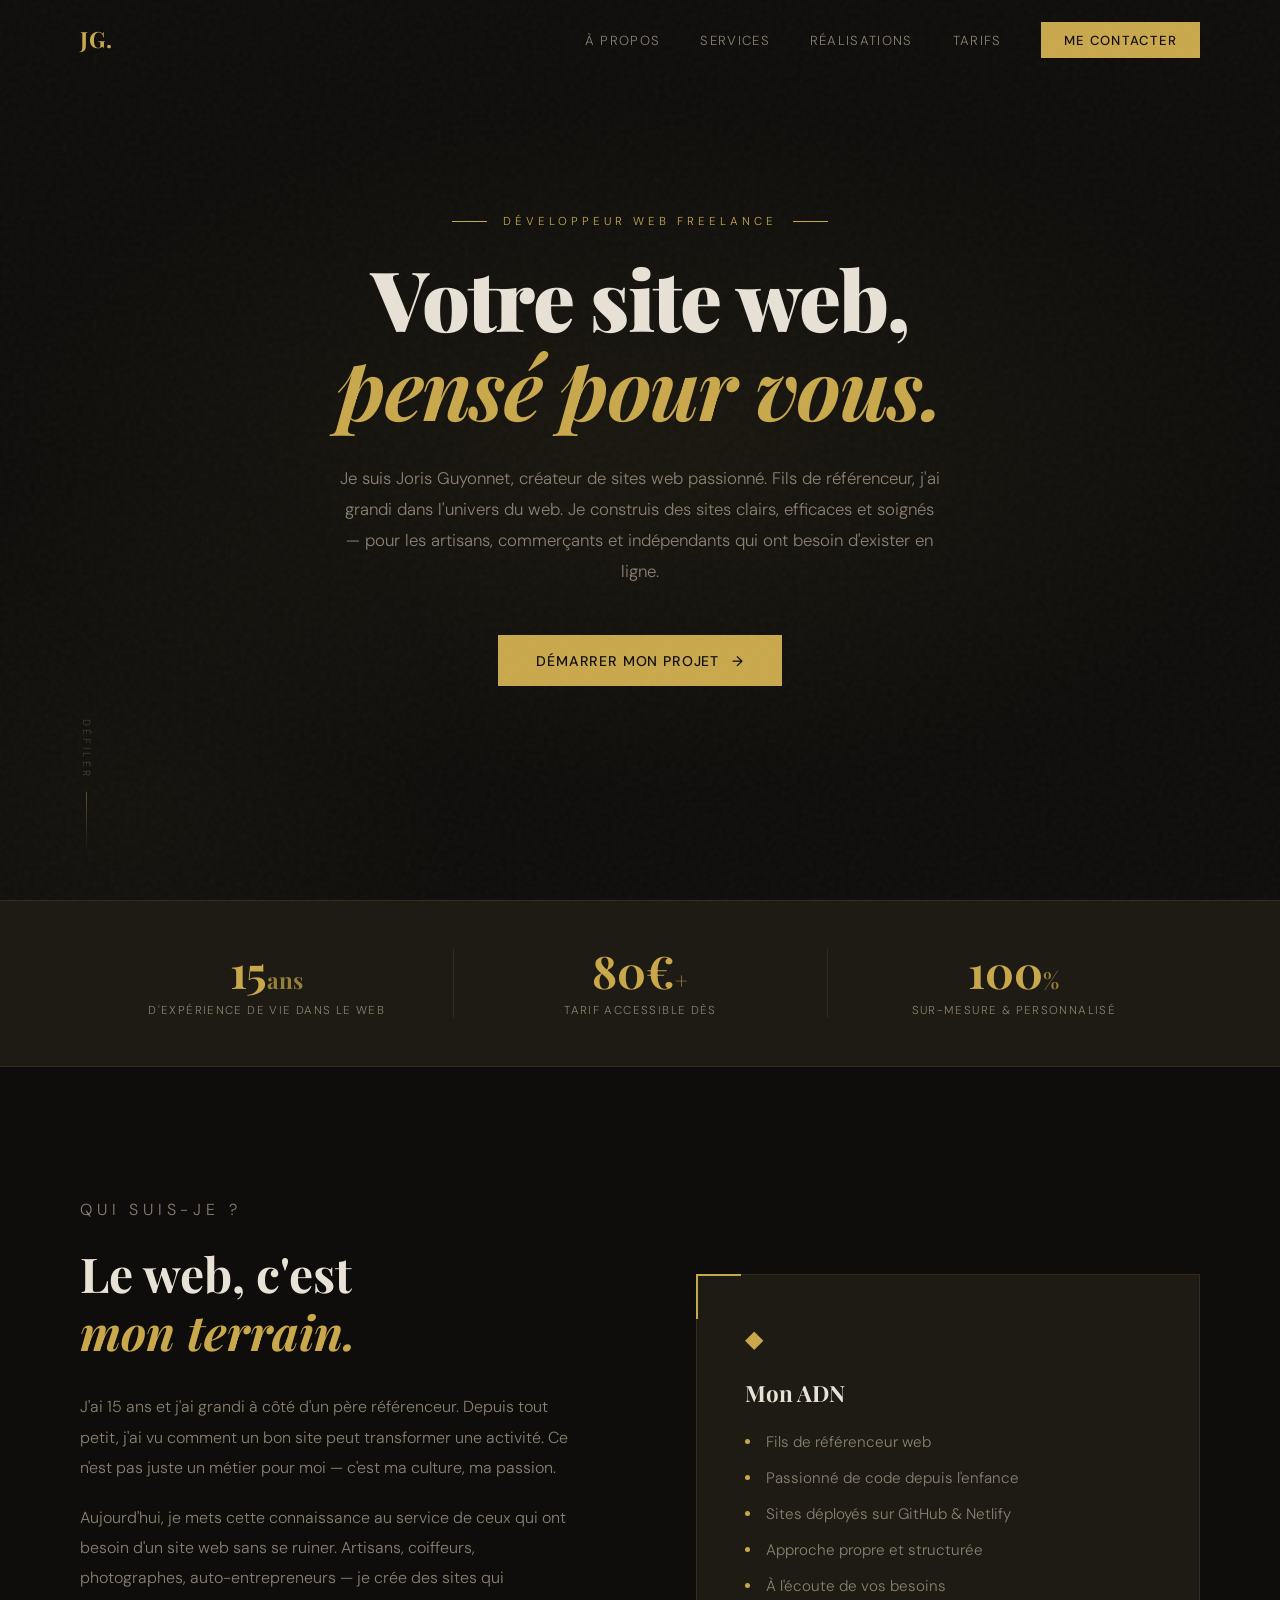
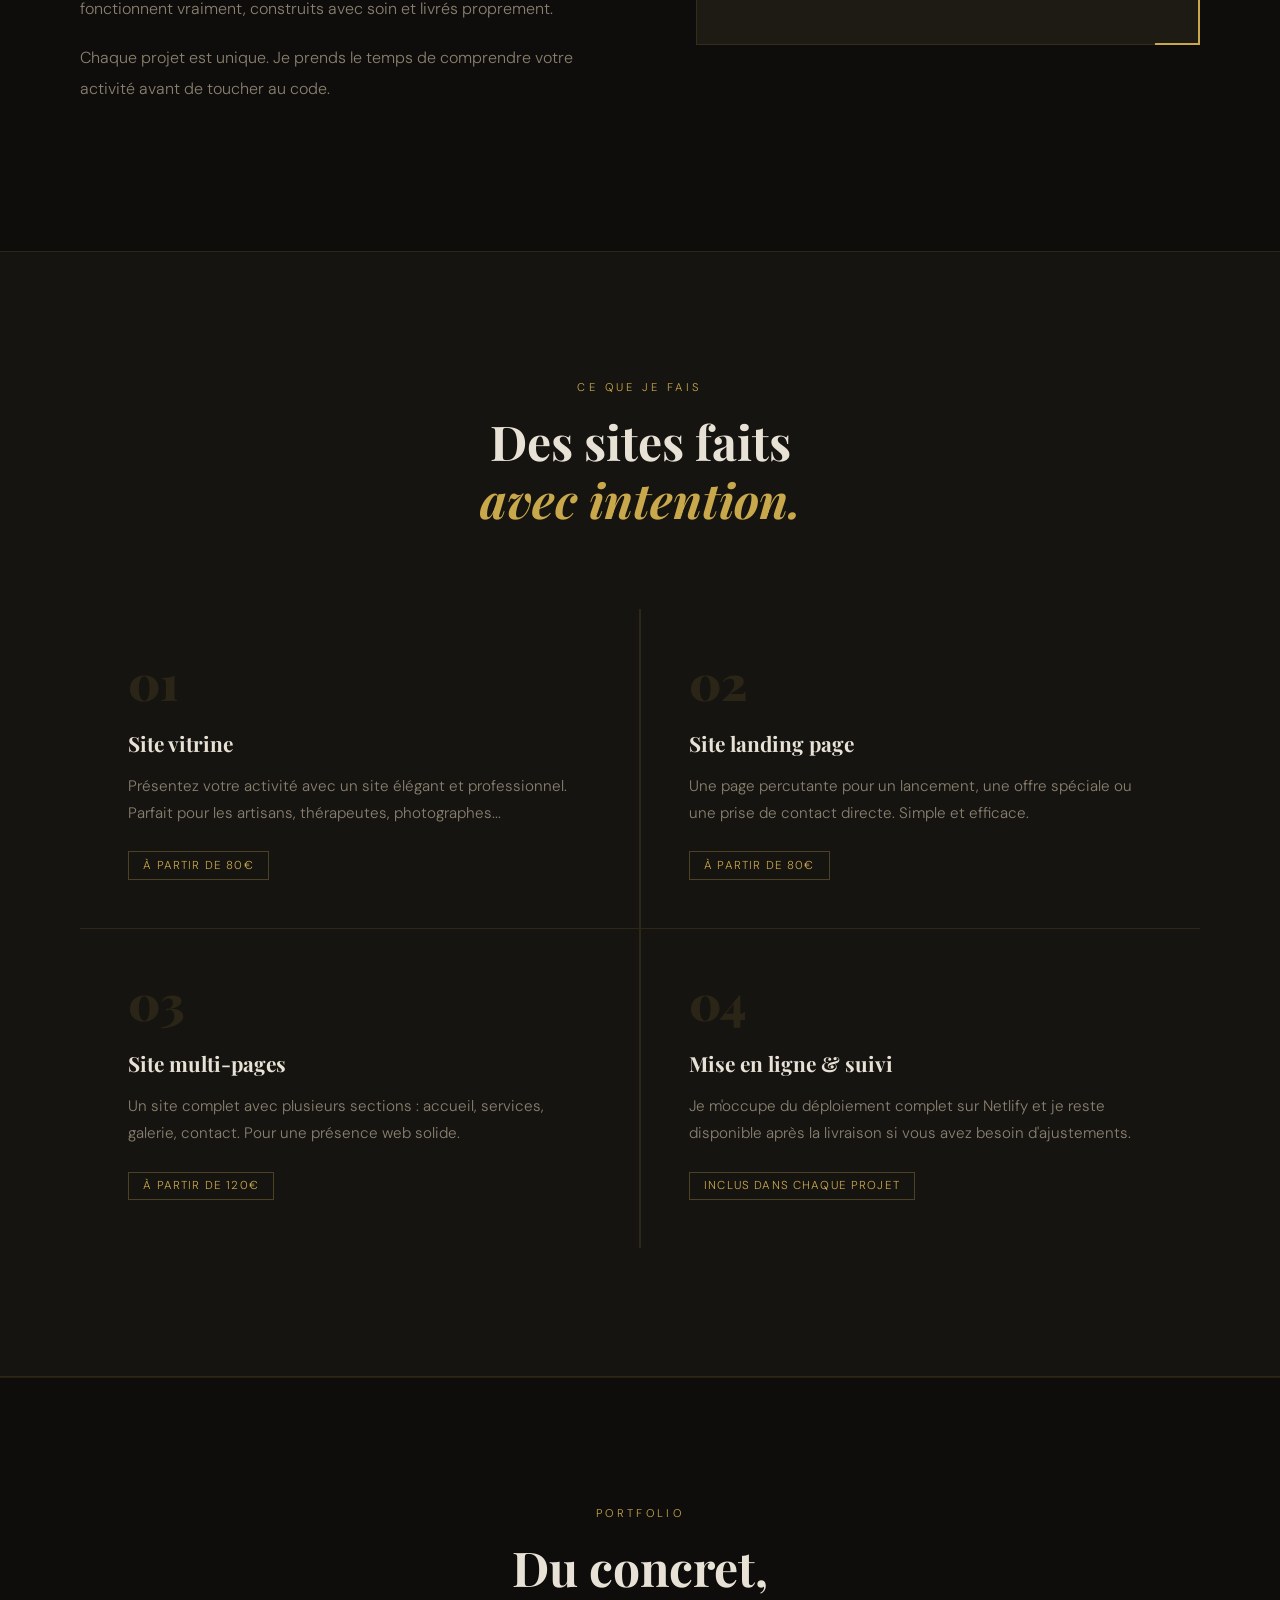
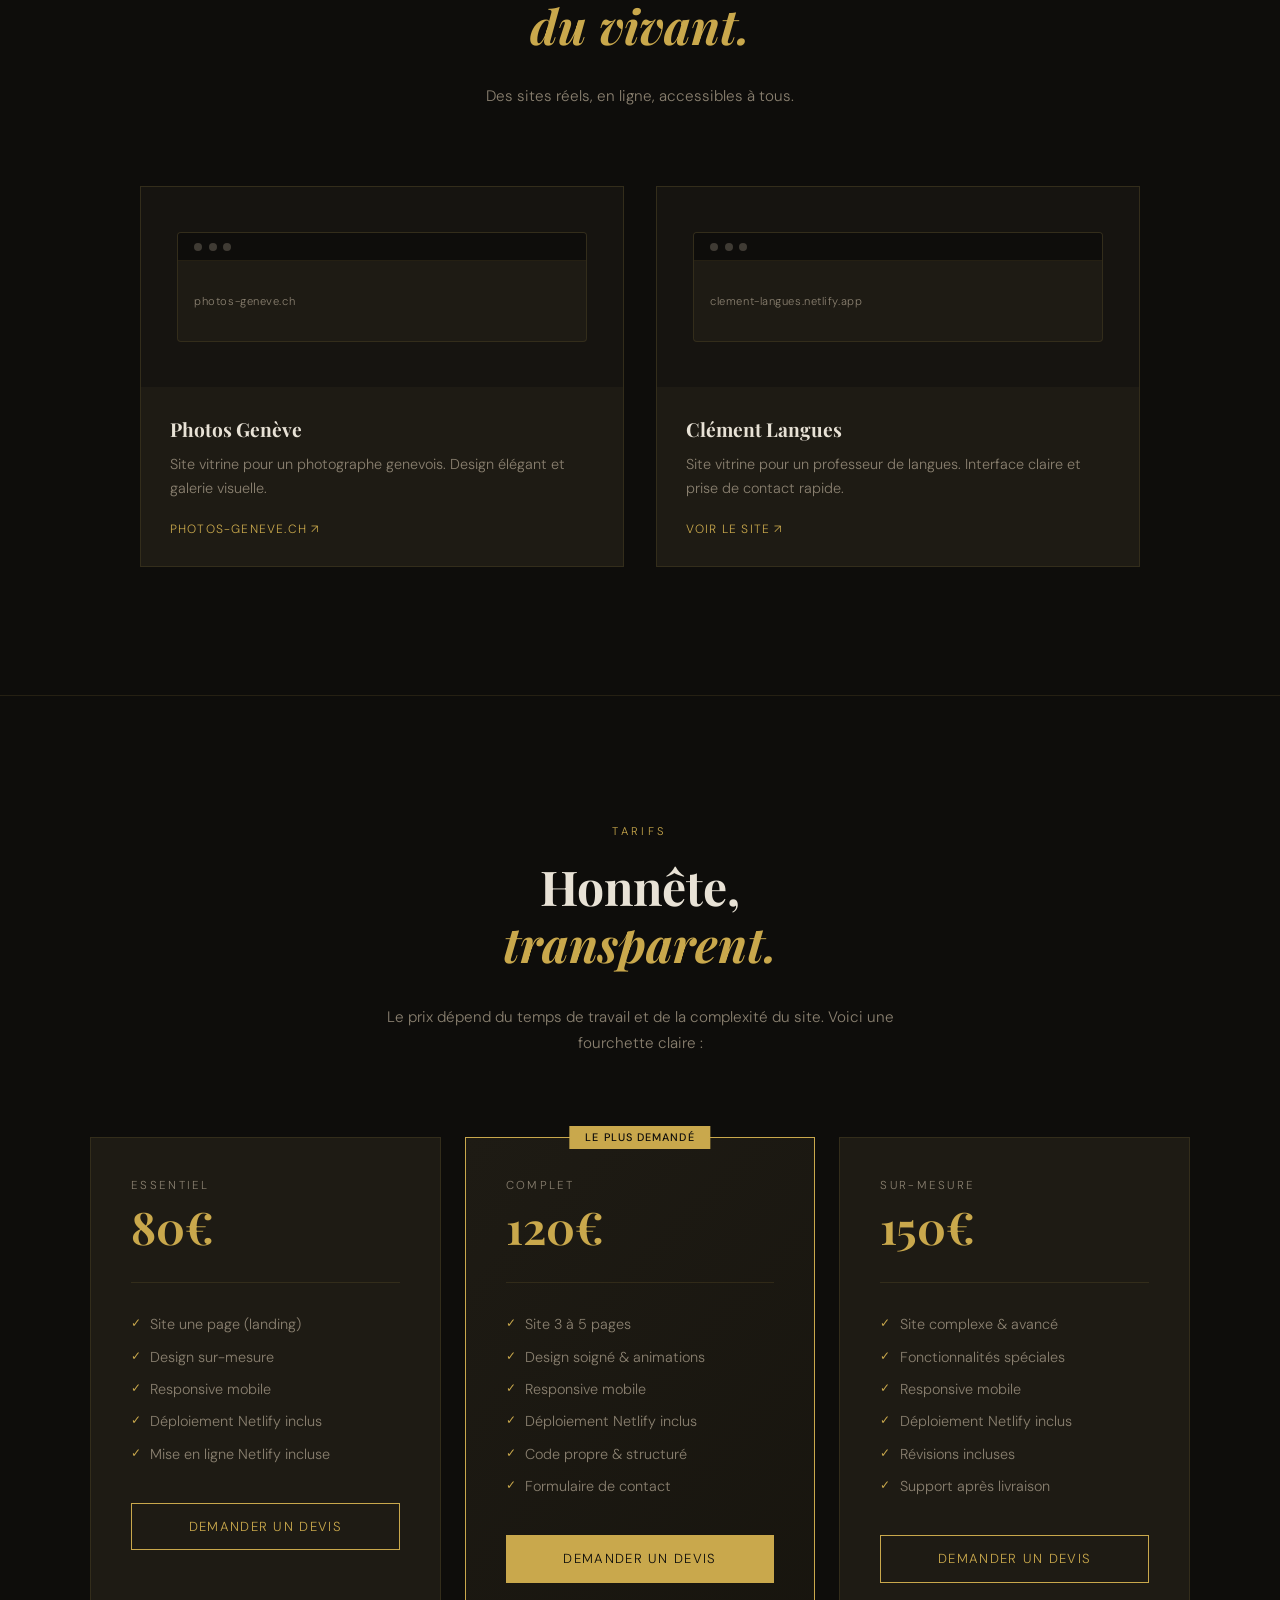
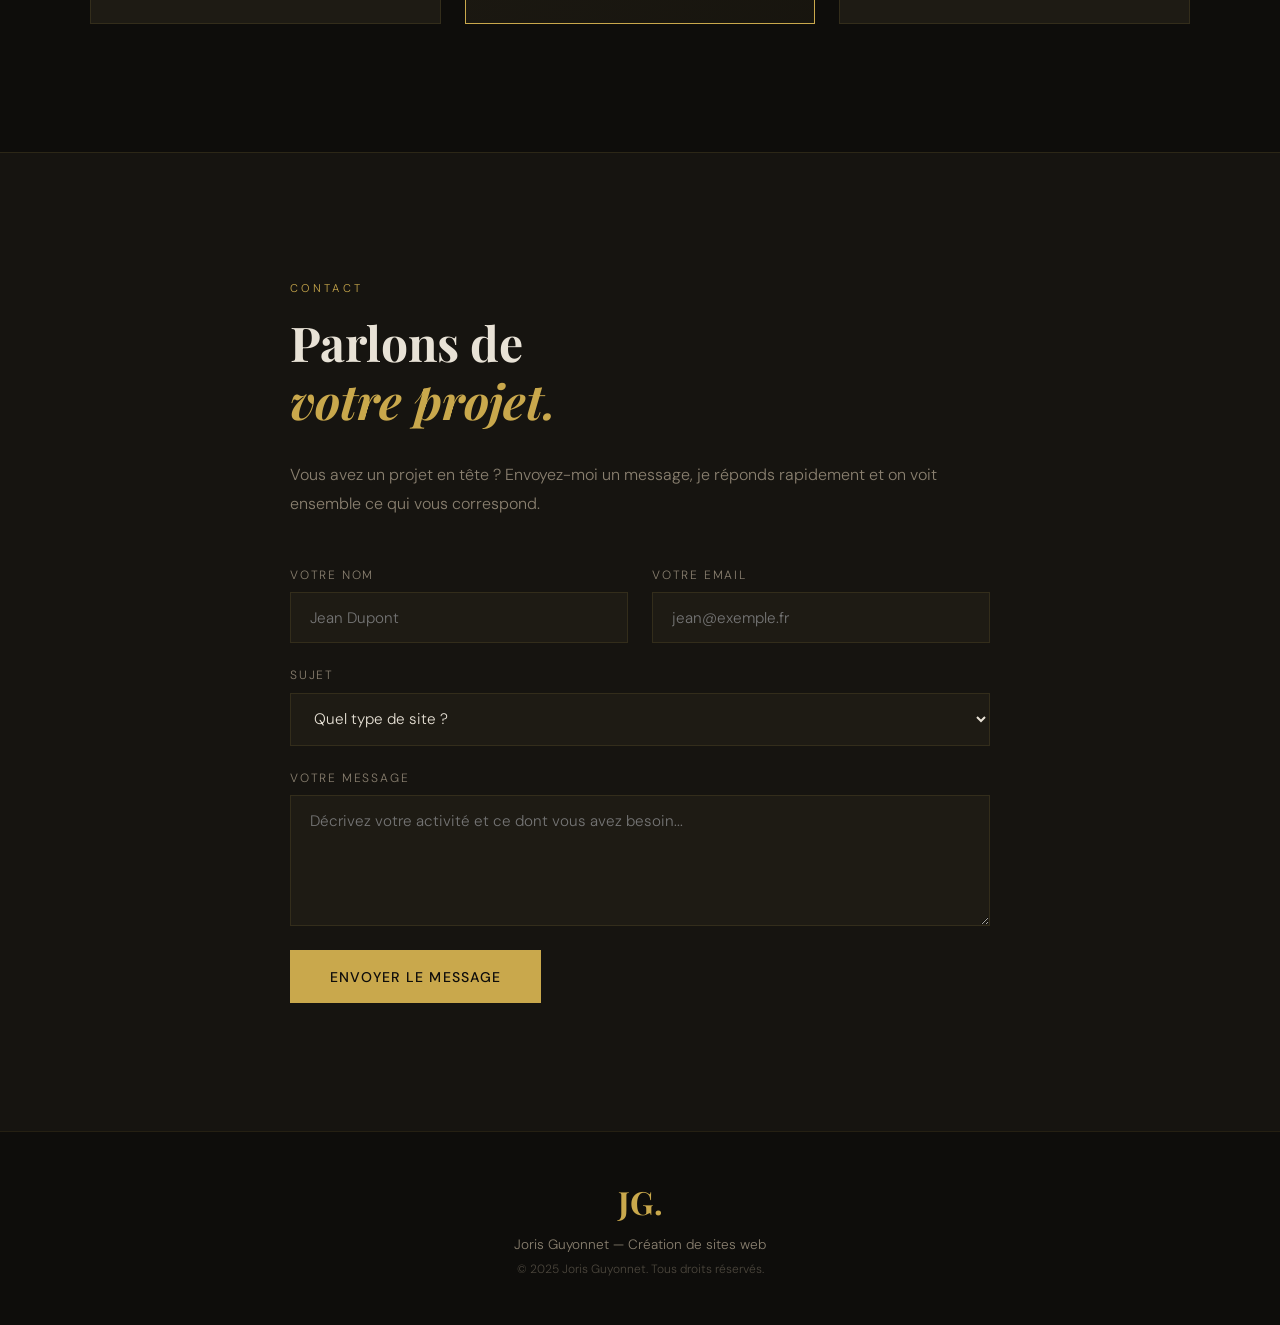
==== commit 17e85fc7: "Add portfolio section with project links Added a new section for portfolio realizations with links t" ====
--- a/index.html
+++ b/index.html
@@ -17,6 +17,7 @@
     <ul class="nav-links">
       <li><a href="#about">À propos</a></li>
       <li><a href="#services">Services</a></li>
+      <li><a href="#realisations">Réalisations</a></li>
       <li><a href="#tarifs">Tarifs</a></li>
       <li><a href="#contact" class="nav-cta">Me contacter</a></li>
     </ul>
@@ -30,6 +31,7 @@
     <ul>
       <li><a href="#about" class="mobile-link">À propos</a></li>
       <li><a href="#services" class="mobile-link">Services</a></li>
+      <li><a href="#realisations" class="mobile-link">Réalisations</a></li>
       <li><a href="#tarifs" class="mobile-link">Tarifs</a></li>
       <li><a href="#contact" class="mobile-link">Me contacter</a></li>
     </ul>
@@ -147,6 +149,53 @@
     </div>
   </section>
 
+  <!-- RÉALISATIONS -->
+  <section class="realisations section" id="realisations">
+    <div class="realisations-header reveal">
+      <p class="section-tag">Portfolio</p>
+      <h2 class="section-title">Du concret,<br><em>du vivant.</em></h2>
+      <p class="realisations-sub">Des sites réels, en ligne, accessibles à tous.</p>
+    </div>
+    <div class="realisations-grid">
+      <a href="https://photos-geneve.ch" target="_blank" class="realisation-card reveal">
+        <div class="realisation-preview">
+          <div class="realisation-overlay">
+            <span>Voir le site →</span>
+          </div>
+          <div class="realisation-mockup">
+            <div class="mockup-bar">
+              <span></span><span></span><span></span>
+            </div>
+            <div class="mockup-url">photos-geneve.ch</div>
+          </div>
+        </div>
+        <div class="realisation-info">
+          <h3>Photos Genève</h3>
+          <p>Site vitrine pour un photographe genevois. Design élégant et galerie visuelle.</p>
+          <span class="realisation-link">photos-geneve.ch ↗</span>
+        </div>
+      </a>
+      <a href="https://rococo-cranachan-77683f.netlify.app/" target="_blank" class="realisation-card reveal">
+        <div class="realisation-preview">
+          <div class="realisation-overlay">
+            <span>Voir le site →</span>
+          </div>
+          <div class="realisation-mockup">
+            <div class="mockup-bar">
+              <span></span><span></span><span></span>
+            </div>
+            <div class="mockup-url">clement-langues.netlify.app</div>
+          </div>
+        </div>
+        <div class="realisation-info">
+          <h3>Clément Langues</h3>
+          <p>Site vitrine pour un professeur de langues. Interface claire et prise de contact rapide.</p>
+          <span class="realisation-link">voir le site ↗</span>
+        </div>
+      </a>
+    </div>
+  </section>
+
   <!-- TARIFS -->
   <section class="tarifs section" id="tarifs">
     <div class="tarifs-header reveal">
@@ -218,16 +267,16 @@
         <div class="form-row">
           <div class="form-group">
             <label for="name">Votre nom</label>
-            <input type="text" id="name" placeholder="Jean Dupont" required />
+            <input type="text" id="name" name="name" placeholder="Jean Dupont" required />
           </div>
           <div class="form-group">
             <label for="email">Votre email</label>
-            <input type="email" id="email" placeholder="jean@exemple.fr" required />
+            <input type="email" id="email" name="email" placeholder="jean@exemple.fr" required />
           </div>
         </div>
         <div class="form-group">
           <label for="subject">Sujet</label>
-          <select id="subject">
+          <select id="subject" name="subject">
             <option value="">Quel type de site ?</option>
             <option value="vitrine">Site vitrine</option>
             <option value="landing">Landing page</option>
@@ -237,7 +286,7 @@
         </div>
         <div class="form-group">
           <label for="message">Votre message</label>
-          <textarea id="message" rows="5" placeholder="Décrivez votre activité et ce dont vous avez besoin..."></textarea>
+          <textarea id="message" name="message" rows="5" placeholder="Décrivez votre activité et ce dont vous avez besoin..."></textarea>
         </div>
         <button type="submit" class="form-submit">Envoyer le message</button>
       </form>
--- a/css/style.css
+++ b/css/style.css
@@ -154,25 +154,23 @@
   min-height: 100vh;
   display: flex;
   align-items: center;
+  justify-content: center;
   padding: 0 5rem;
   position: relative;
   overflow: hidden;
+  text-align: center;
 }
 
 .hero-bg {
   position: absolute;
   inset: 0;
   background:
-    radial-gradient(ellipse 70% 60% at 75% 50%, rgba(201,168,76,0.06) 0%, transparent 65%),
+    radial-gradient(ellipse 80% 60% at 50% 50%, rgba(201,168,76,0.06) 0%, transparent 65%),
     radial-gradient(ellipse 50% 70% at 10% 90%, rgba(201,168,76,0.03) 0%, transparent 55%);
 }
 
 .hero-line {
-  position: absolute;
-  top: 0; bottom: 0;
-  left: 58%;
-  width: 1px;
-  background: linear-gradient(to bottom, transparent 0%, var(--gold) 50%, transparent 100%);
+  display: none;
   opacity: 0.1;
 }
 
@@ -190,6 +188,7 @@
   margin-bottom: 1.5rem;
   display: flex;
   align-items: center;
+  justify-content: center;
   gap: 1rem;
 }
 
@@ -201,6 +200,14 @@
   flex-shrink: 0;
 }
 
+.hero-eyebrow::after {
+  content: '';
+  width: 35px;
+  height: 1px;
+  background: var(--gold);
+  flex-shrink: 0;
+}
+
 .hero-title {
   font-family: 'Playfair Display', serif;
   font-size: clamp(2.8rem, 6.5vw, 5.2rem);
@@ -221,8 +228,8 @@
   font-size: 1.05rem;
   color: var(--muted);
   line-height: 1.85;
-  max-width: 500px;
-  margin-bottom: 3rem;
+  max-width: 600px;
+  margin: 0 auto 3rem auto;
 }
 
 .hero-cta {
@@ -606,6 +613,136 @@
 .tarif-card.featured .tarif-btn {
   background: var(--gold);
   color: var(--dark);
+}
+
+/* ============ RÉALISATIONS ============ */
+
+.realisations {
+  background: var(--dark);
+  border-top: 1px solid var(--border);
+  border-bottom: 1px solid var(--border);
+}
+
+.realisations-header {
+  text-align: center;
+  max-width: 500px;
+  margin: 0 auto 5rem;
+}
+
+.realisations-sub {
+  font-size: 0.95rem;
+  color: var(--muted);
+}
+
+.realisations-grid {
+  display: grid;
+  grid-template-columns: repeat(2, 1fr);
+  gap: 2rem;
+  max-width: 1000px;
+  margin: 0 auto;
+}
+
+.realisation-card {
+  text-decoration: none;
+  color: var(--text);
+  border: 1px solid var(--border);
+  background: var(--dark3);
+  transition: transform 0.3s, border-color 0.3s;
+  display: block;
+}
+
+.realisation-card:hover {
+  transform: translateY(-6px);
+  border-color: rgba(201,168,76,0.4);
+}
+
+.realisation-preview {
+  position: relative;
+  height: 200px;
+  background: var(--dark2);
+  overflow: hidden;
+  display: flex;
+  align-items: center;
+  justify-content: center;
+}
+
+.realisation-overlay {
+  position: absolute;
+  inset: 0;
+  background: rgba(201,168,76,0.85);
+  display: flex;
+  align-items: center;
+  justify-content: center;
+  opacity: 0;
+  transition: opacity 0.3s;
+}
+
+.realisation-card:hover .realisation-overlay { opacity: 1; }
+
+.realisation-overlay span {
+  color: var(--dark);
+  font-weight: 500;
+  font-size: 1rem;
+  letter-spacing: 0.05em;
+}
+
+.realisation-mockup {
+  width: 85%;
+  background: var(--dark3);
+  border: 1px solid var(--border);
+  border-radius: 4px;
+  overflow: hidden;
+}
+
+.mockup-bar {
+  background: var(--dark);
+  padding: 0.6rem 1rem;
+  display: flex;
+  gap: 0.4rem;
+  align-items: center;
+  border-bottom: 1px solid var(--border);
+}
+
+.mockup-bar span {
+  width: 8px;
+  height: 8px;
+  border-radius: 50%;
+  background: var(--muted);
+  opacity: 0.4;
+}
+
+.mockup-url {
+  padding: 0.5rem 1rem;
+  font-size: 0.7rem;
+  color: var(--muted);
+  letter-spacing: 0.05em;
+  height: 80px;
+  display: flex;
+  align-items: center;
+}
+
+.realisation-info {
+  padding: 1.8rem;
+}
+
+.realisation-info h3 {
+  font-family: 'Playfair Display', serif;
+  font-size: 1.2rem;
+  margin-bottom: 0.6rem;
+}
+
+.realisation-info p {
+  font-size: 0.9rem;
+  color: var(--muted);
+  line-height: 1.7;
+  margin-bottom: 1rem;
+}
+
+.realisation-link {
+  font-size: 0.75rem;
+  letter-spacing: 0.1em;
+  color: var(--gold);
+  text-transform: uppercase;
 }
 
 /* ============ CONTACT ============ */
@@ -770,6 +907,7 @@
   .section { padding: 5rem 1.5rem; }
   .footer { padding: 2rem 1.5rem; }
 
+  .realisations-grid { grid-template-columns: 1fr; max-width: 500px; margin: 0 auto; }
   .services-grid { grid-template-columns: 1fr; }
   .form-row { grid-template-columns: 1fr; }
 }
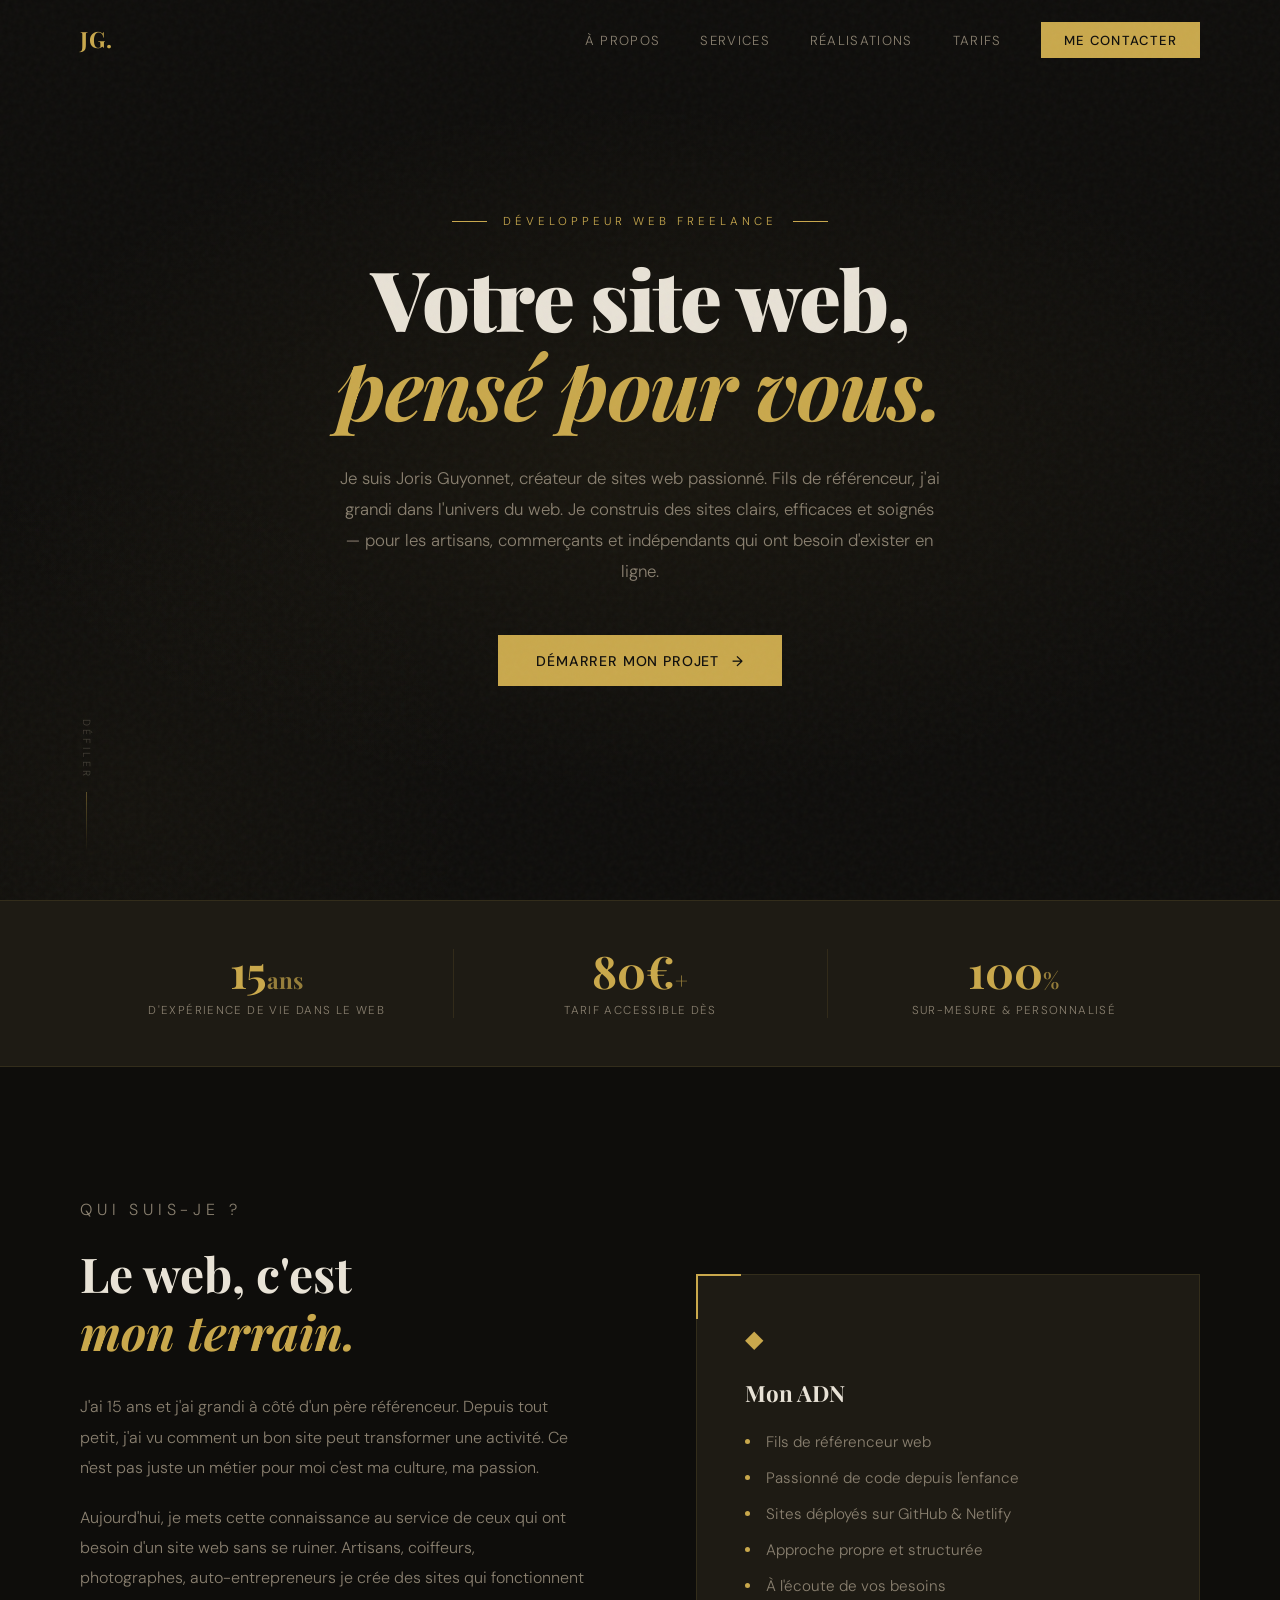
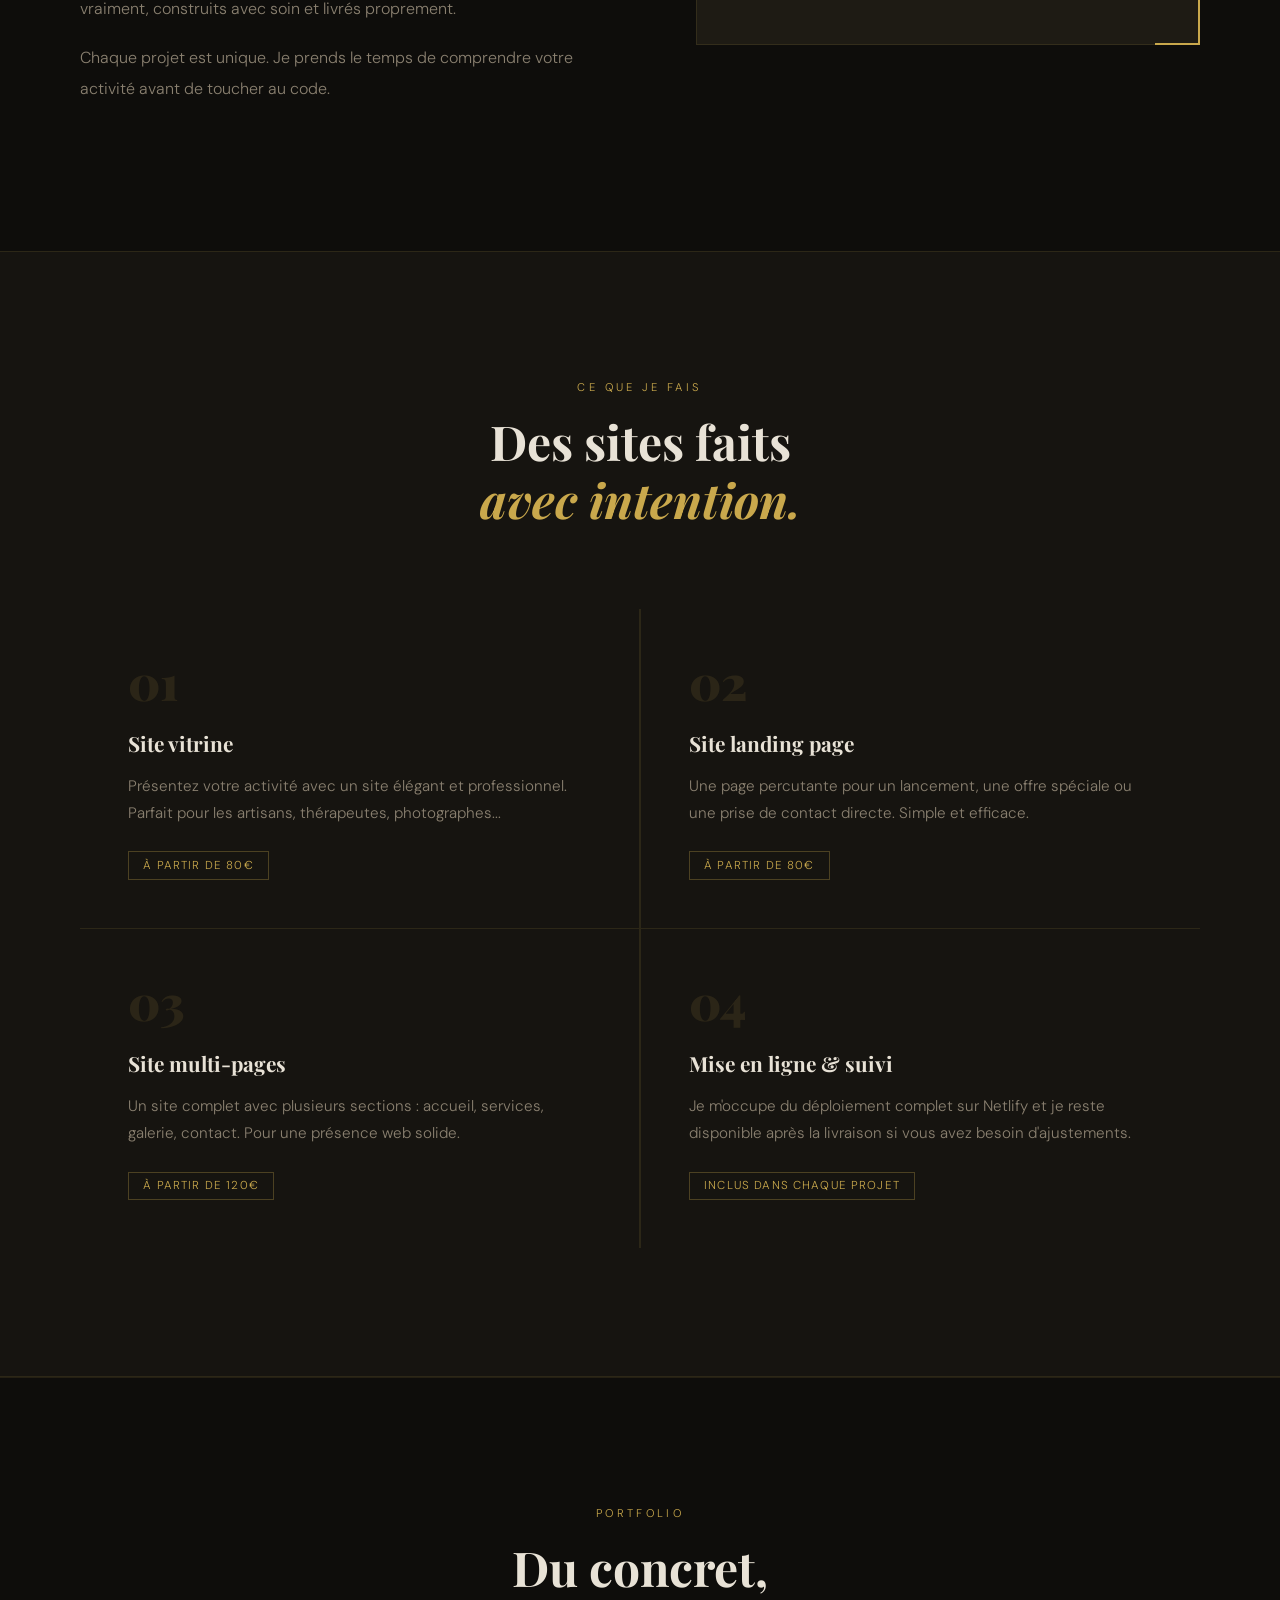
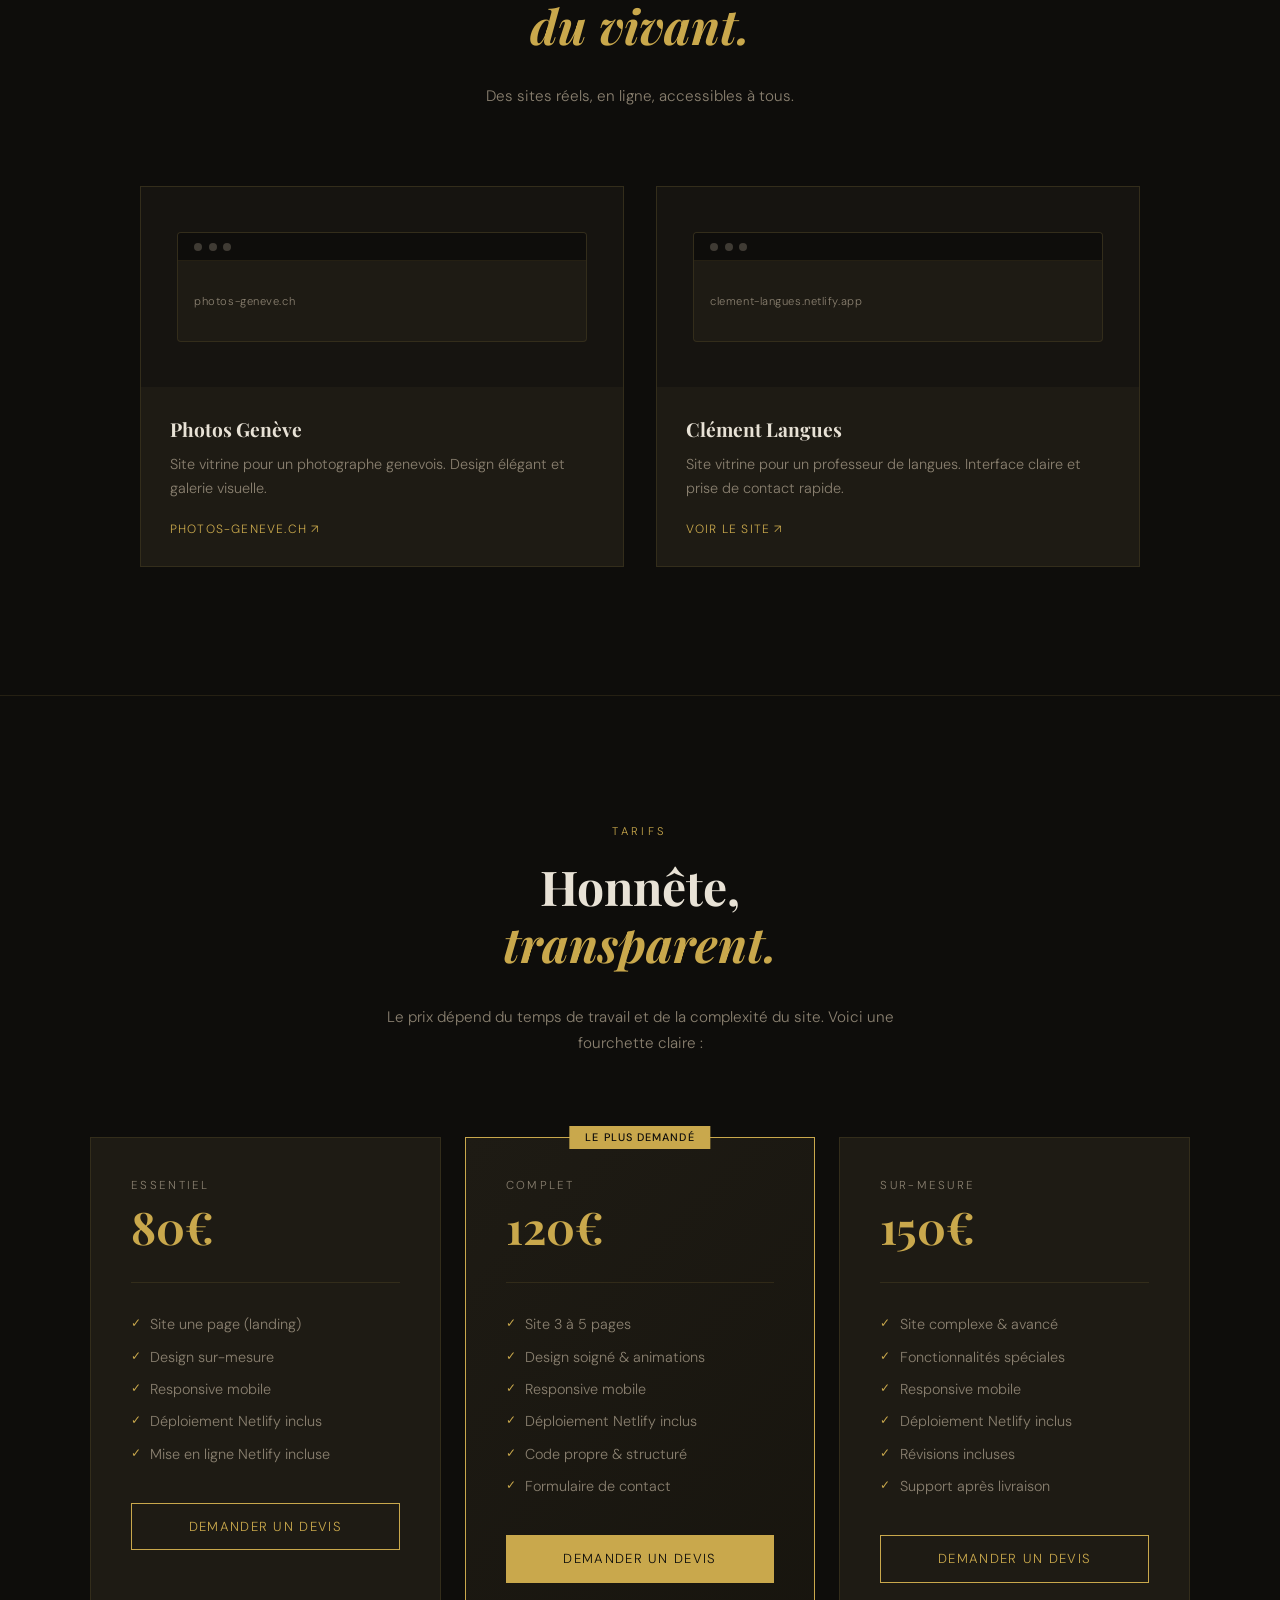
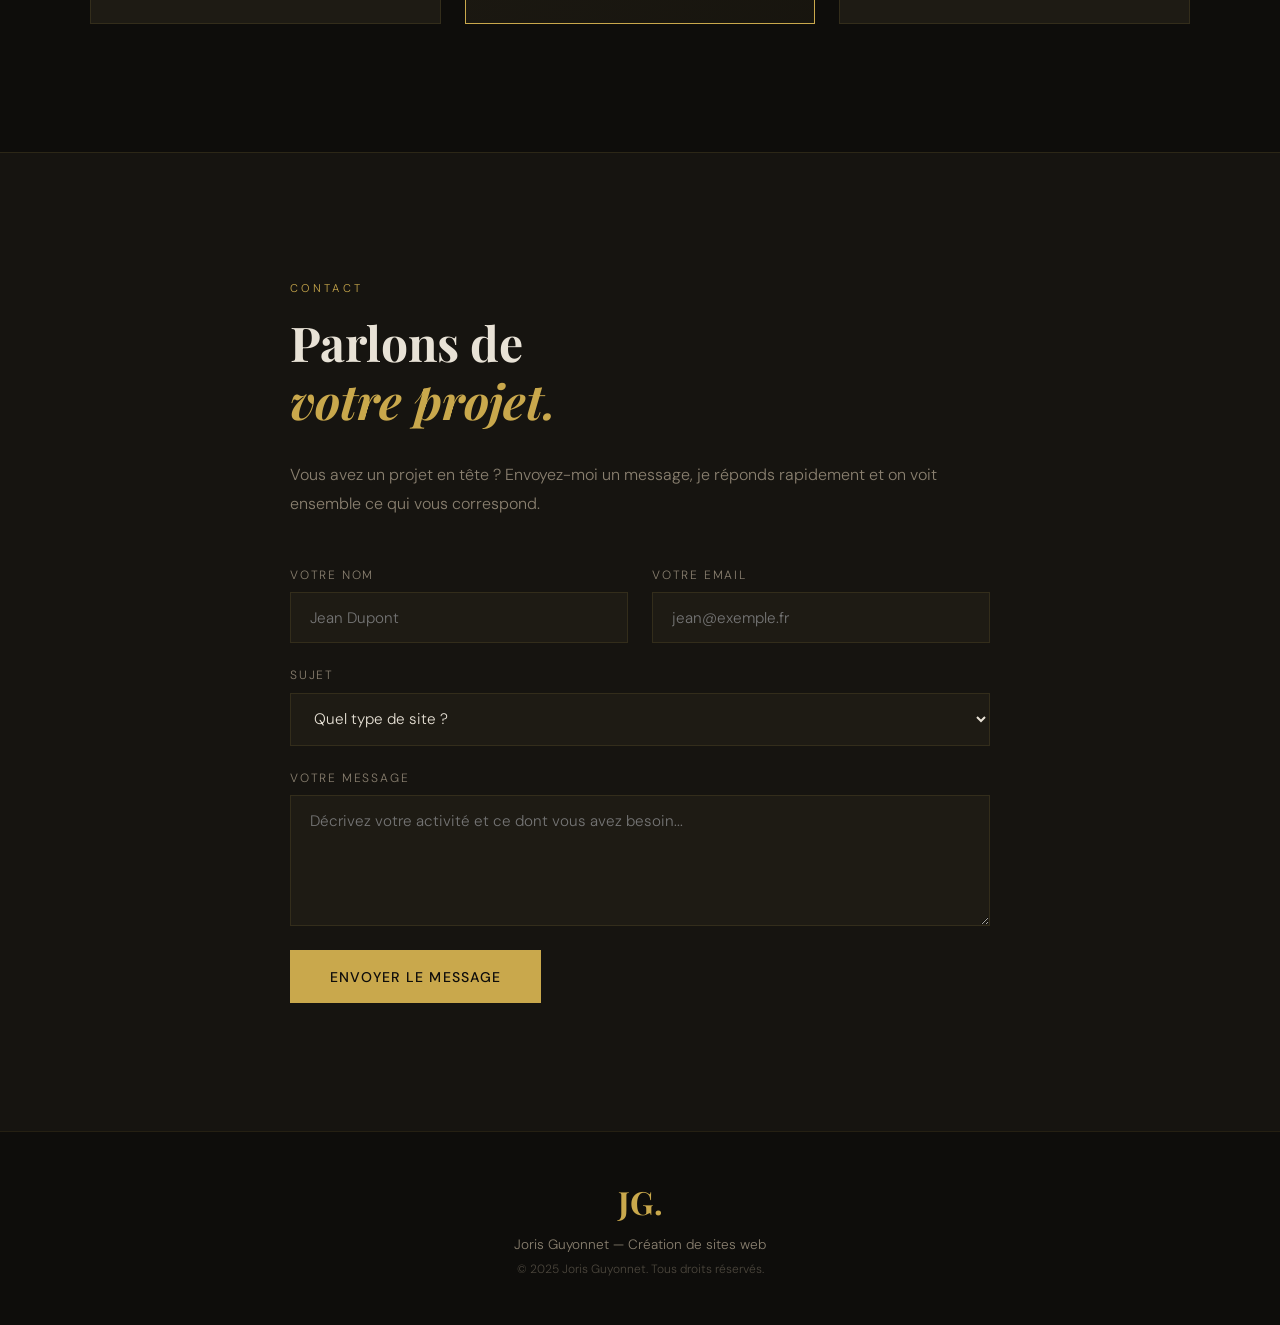
==== commit 79022f51: "Update index.html" ====
--- a/index.html
+++ b/index.html
@@ -86,13 +86,13 @@
       <p>
         J'ai 15 ans et j'ai grandi à côté d'un père référenceur. 
         Depuis tout petit, j'ai vu comment un bon site peut transformer 
-        une activité. Ce n'est pas juste un métier pour moi — 
+        une activité. Ce n'est pas juste un métier pour moi 
         c'est ma culture, ma passion.
       </p>
       <p>
         Aujourd'hui, je mets cette connaissance au service de ceux qui 
         ont besoin d'un site web sans se ruiner. Artisans, coiffeurs, 
-        photographes, auto-entrepreneurs — je crée des sites qui fonctionnent 
+        photographes, auto-entrepreneurs je crée des sites qui fonctionnent 
         vraiment, construits avec soin et livrés proprement.
       </p>
       <p>
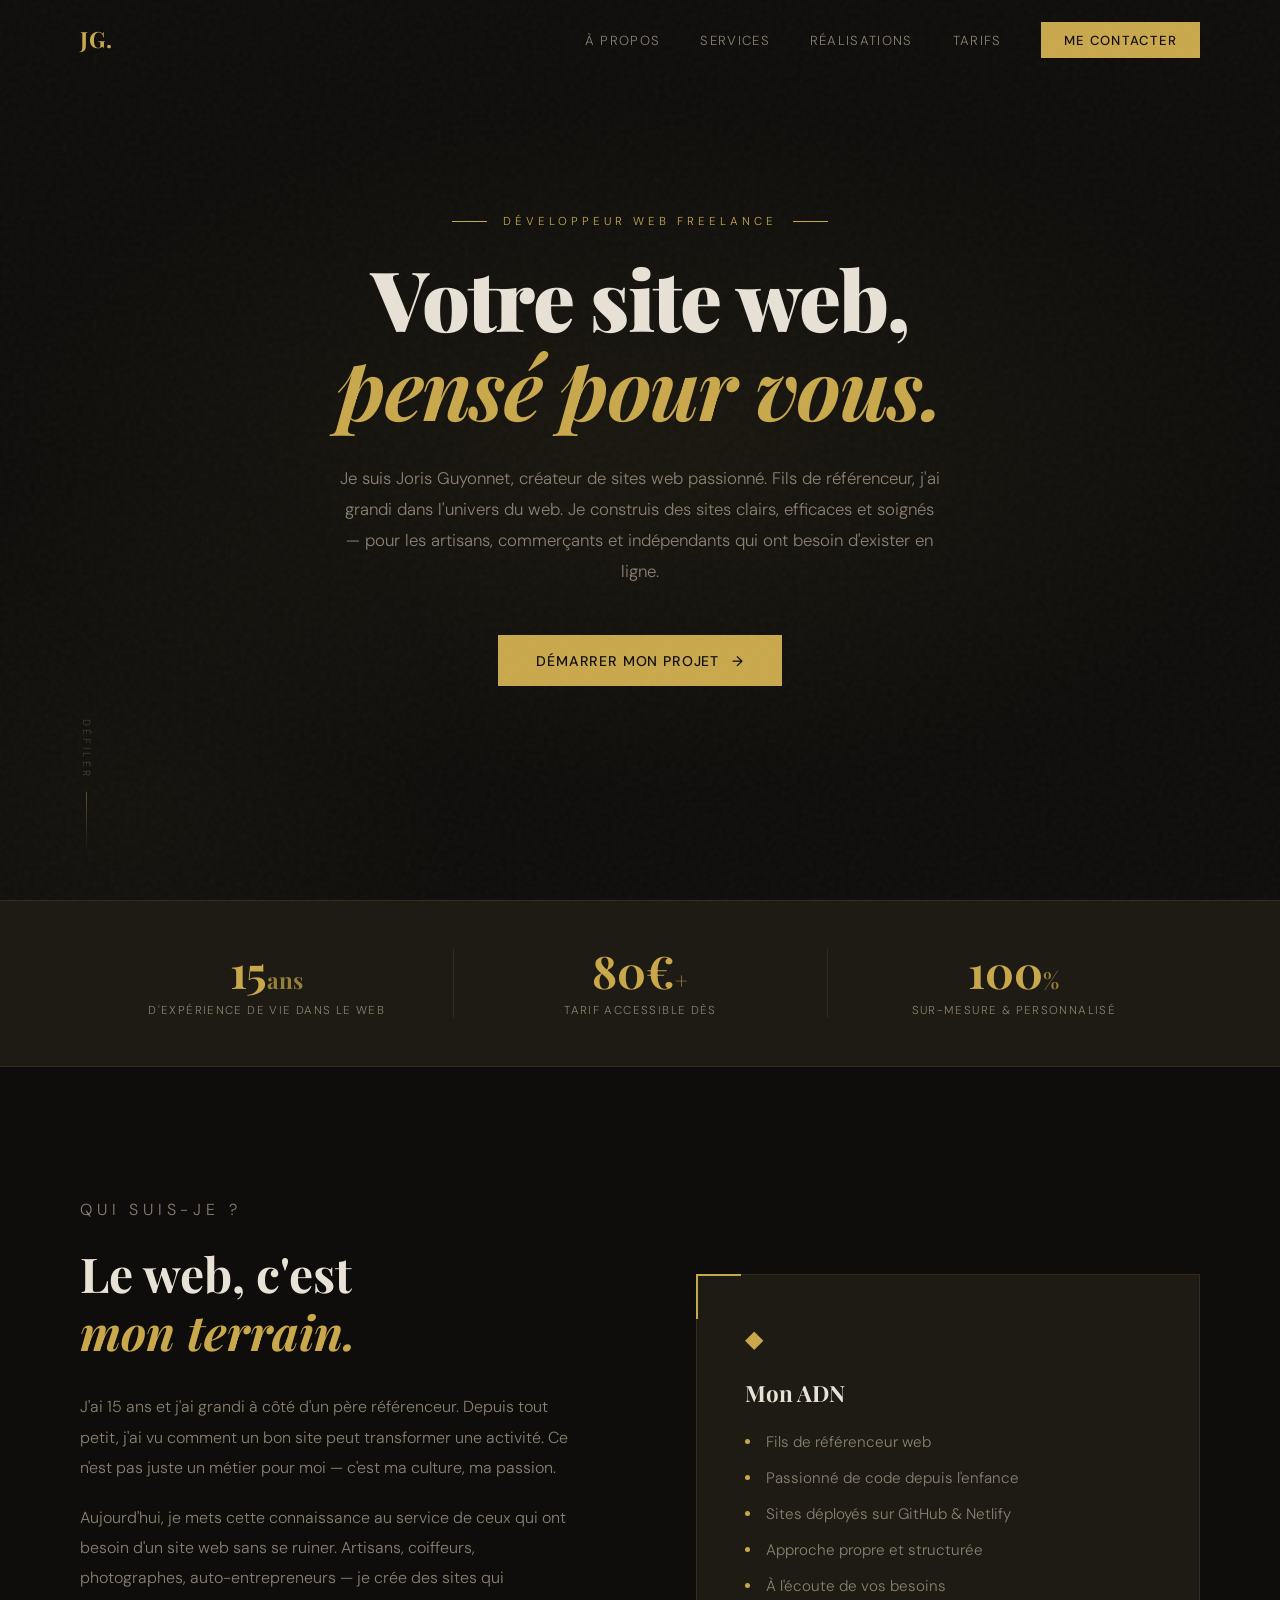
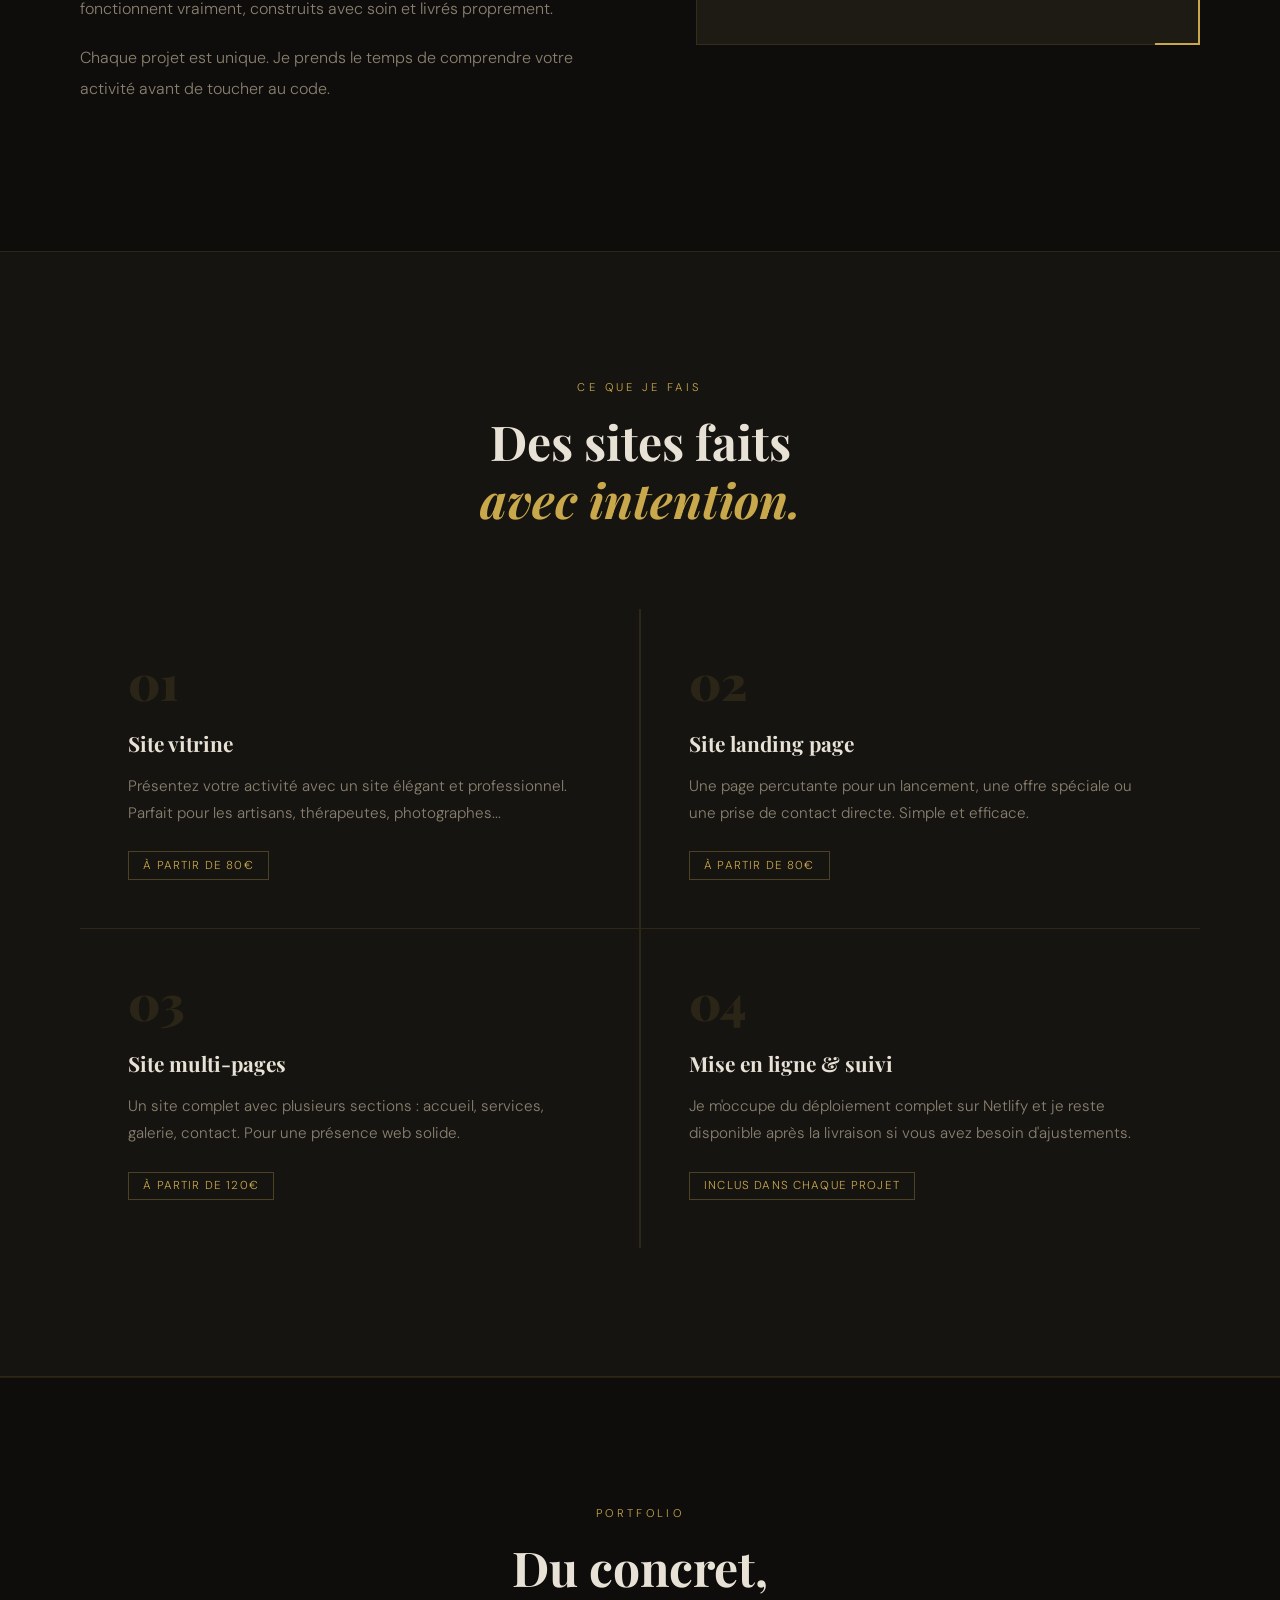
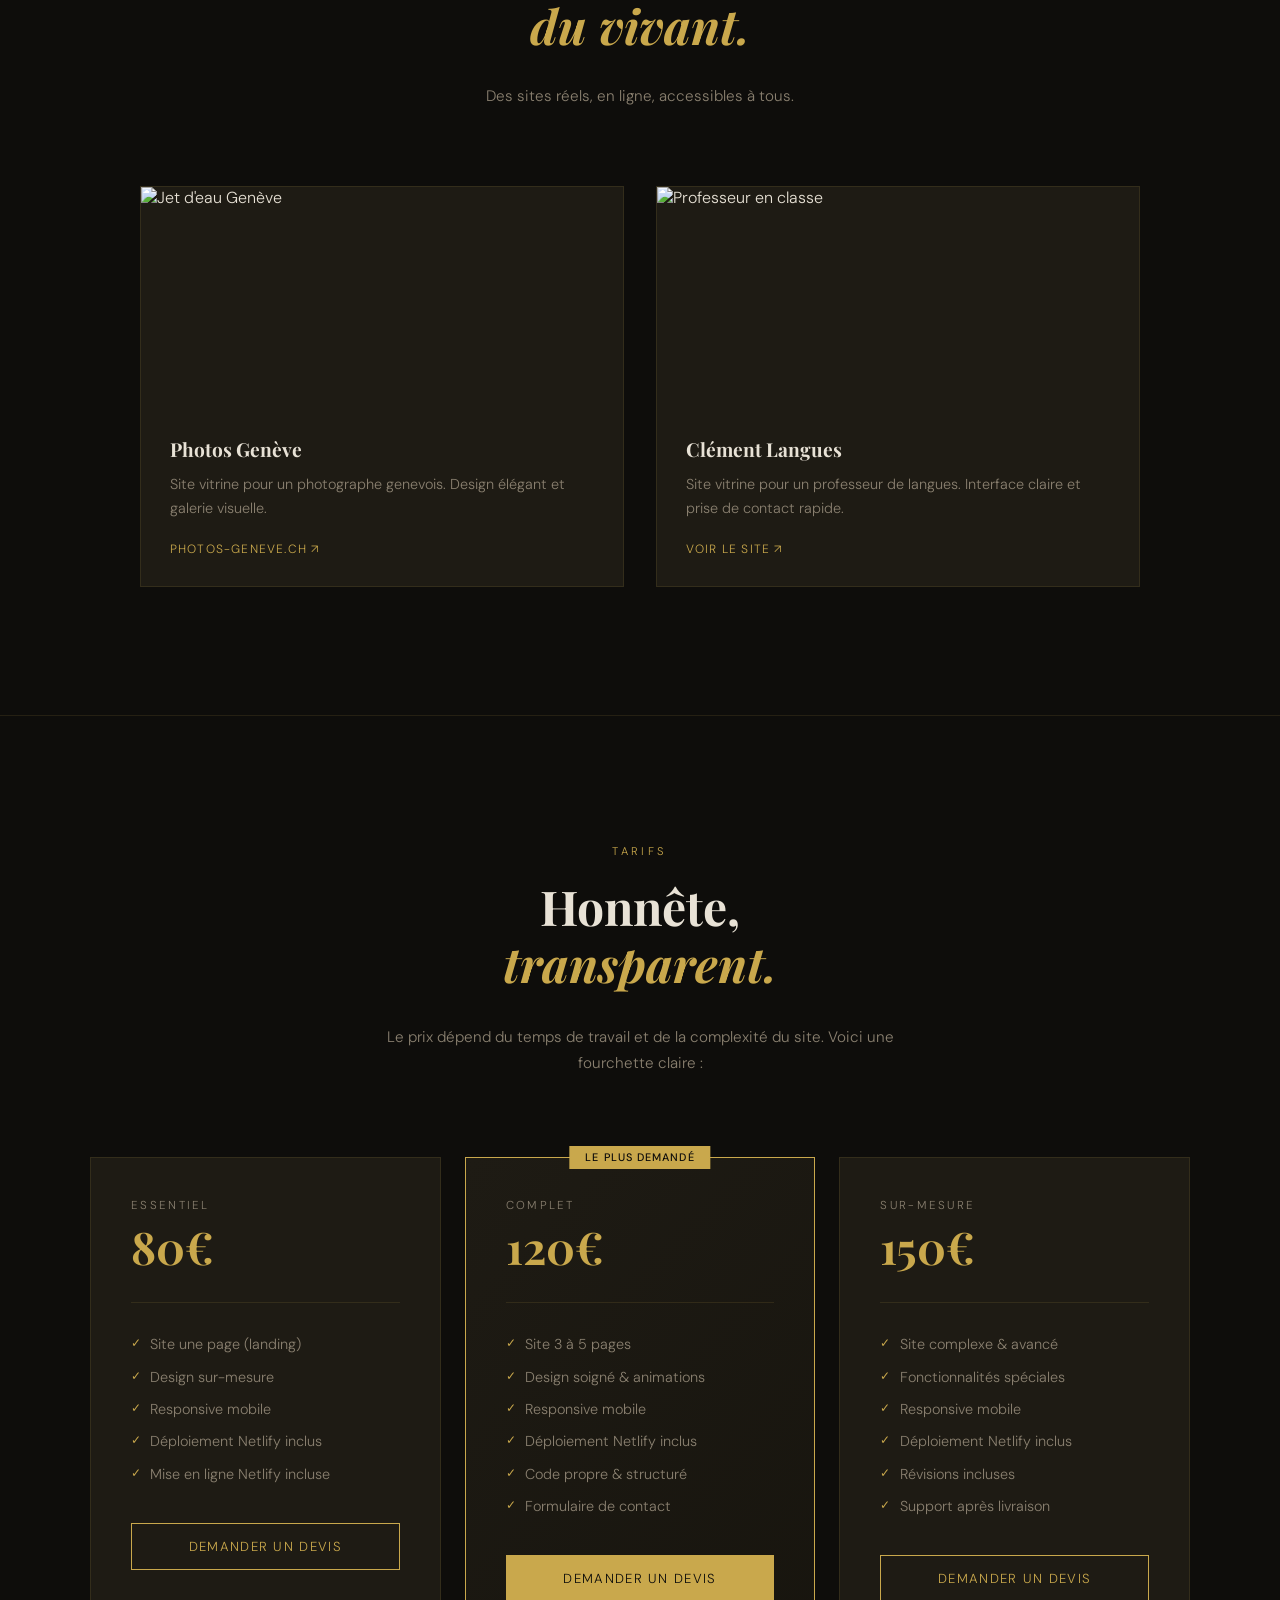
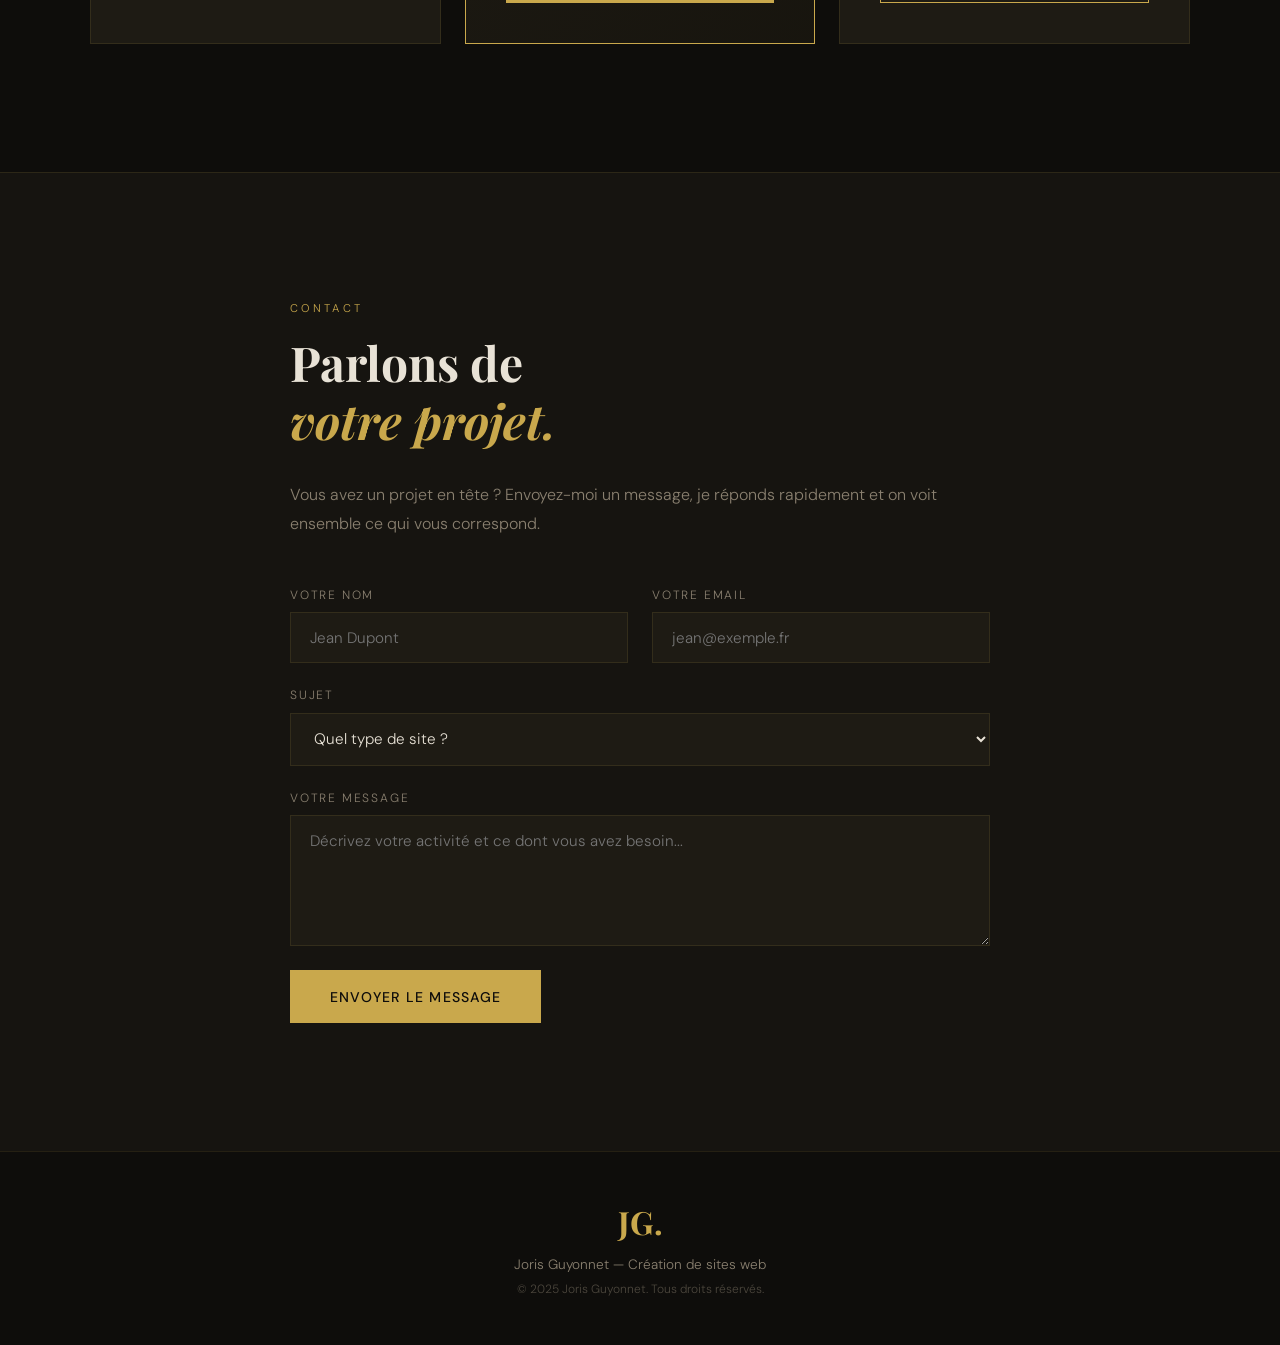
==== commit 981a8239: "Replace mockups with images in project previews" ====
--- a/index.html
+++ b/index.html
@@ -86,13 +86,13 @@
       <p>
         J'ai 15 ans et j'ai grandi à côté d'un père référenceur. 
         Depuis tout petit, j'ai vu comment un bon site peut transformer 
-        une activité. Ce n'est pas juste un métier pour moi 
+        une activité. Ce n'est pas juste un métier pour moi — 
         c'est ma culture, ma passion.
       </p>
       <p>
         Aujourd'hui, je mets cette connaissance au service de ceux qui 
         ont besoin d'un site web sans se ruiner. Artisans, coiffeurs, 
-        photographes, auto-entrepreneurs je crée des sites qui fonctionnent 
+        photographes, auto-entrepreneurs — je crée des sites qui fonctionnent 
         vraiment, construits avec soin et livrés proprement.
       </p>
       <p>
@@ -162,12 +162,7 @@
           <div class="realisation-overlay">
             <span>Voir le site →</span>
           </div>
-          <div class="realisation-mockup">
-            <div class="mockup-bar">
-              <span></span><span></span><span></span>
-            </div>
-            <div class="mockup-url">photos-geneve.ch</div>
-          </div>
+          <img src="https://images.unsplash.com/photo-1664462460838-a4e4f2e35ffc?w=800&q=80" alt="Jet d'eau Genève" />
         </div>
         <div class="realisation-info">
           <h3>Photos Genève</h3>
@@ -180,12 +175,7 @@
           <div class="realisation-overlay">
             <span>Voir le site →</span>
           </div>
-          <div class="realisation-mockup">
-            <div class="mockup-bar">
-              <span></span><span></span><span></span>
-            </div>
-            <div class="mockup-url">clement-langues.netlify.app</div>
-          </div>
+          <img src="https://images.unsplash.com/photo-1524178232363-1fb2b075b655?w=800&q=80" alt="Professeur en classe" />
         </div>
         <div class="realisation-info">
           <h3>Clément Langues</h3>
--- a/css/style.css
+++ b/css/style.css
@@ -658,12 +658,19 @@
 
 .realisation-preview {
   position: relative;
-  height: 200px;
-  background: var(--dark2);
+  height: 220px;
   overflow: hidden;
-  display: flex;
-  align-items: center;
-  justify-content: center;
+}
+
+.realisation-preview img {
+  width: 100%;
+  height: 100%;
+  object-fit: cover;
+  transition: transform 0.5s ease;
+}
+
+.realisation-card:hover .realisation-preview img {
+  transform: scale(1.05);
 }
 
 .realisation-overlay {
